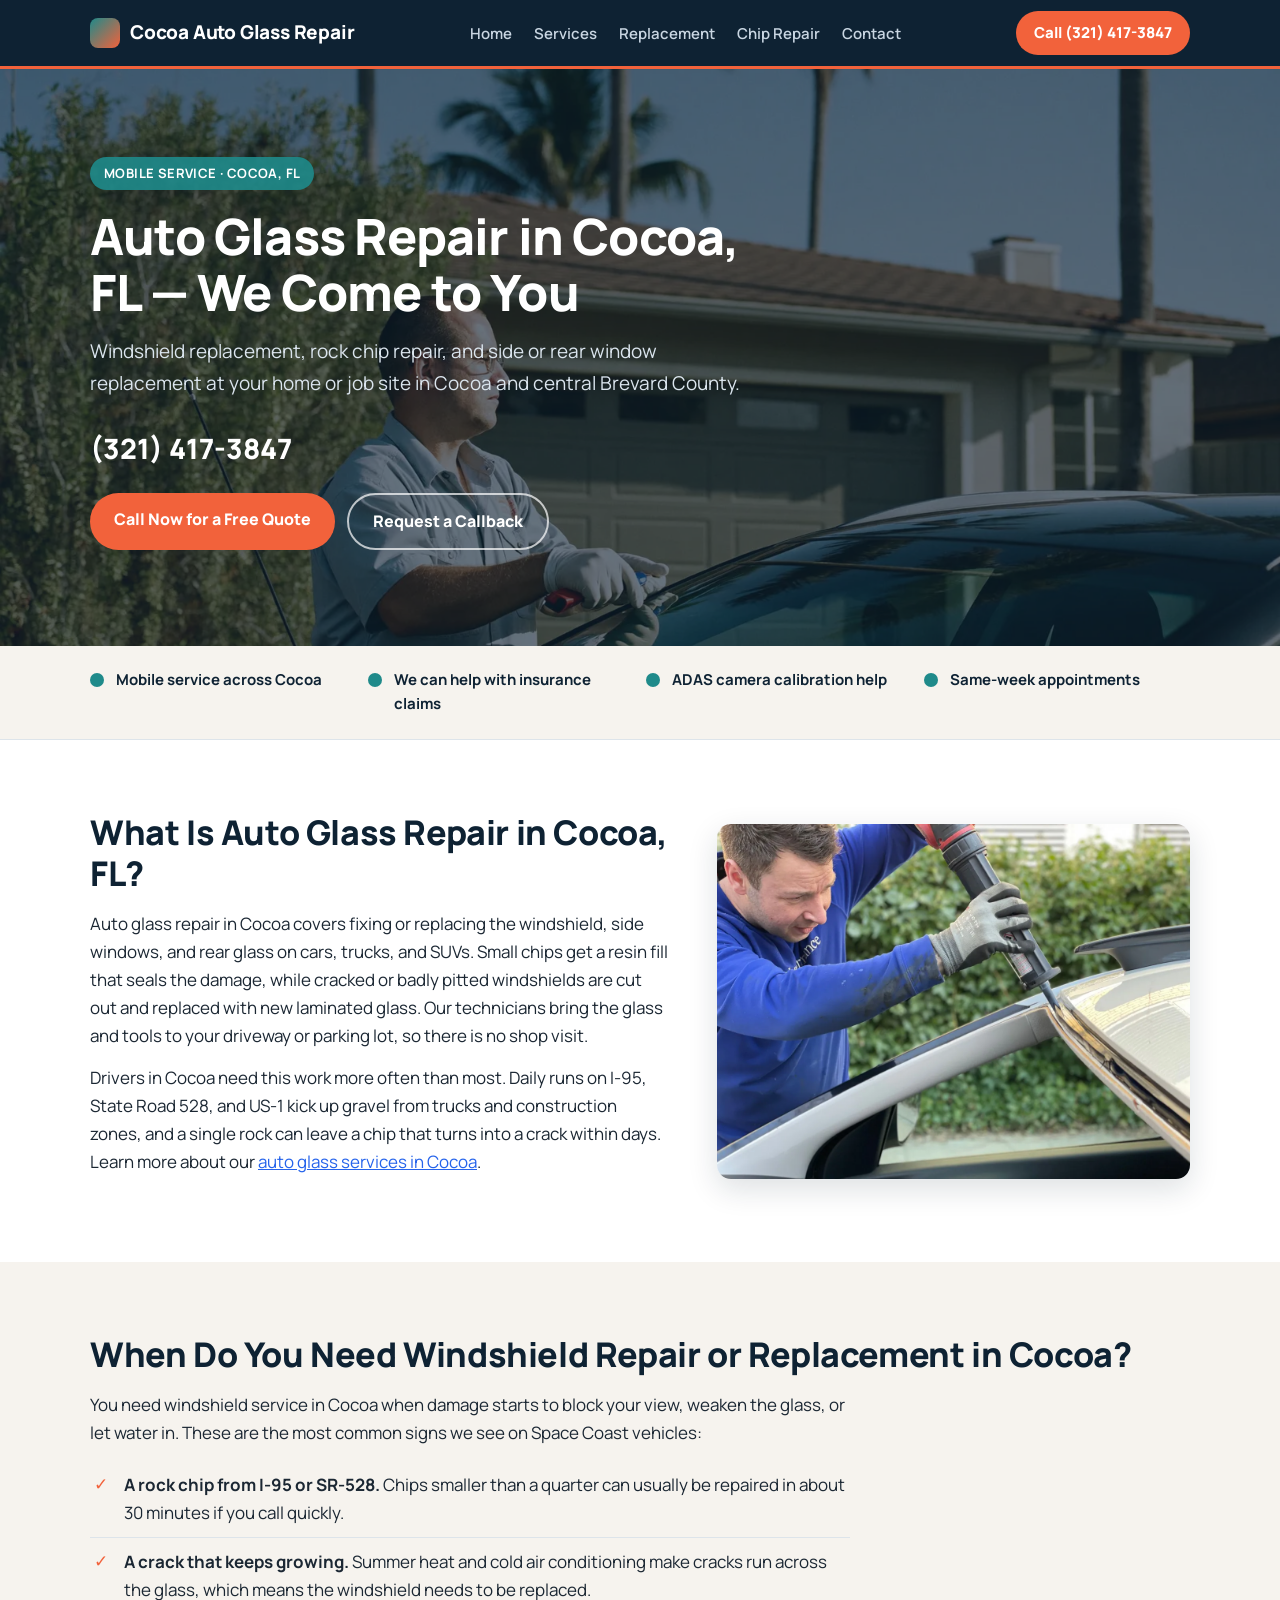
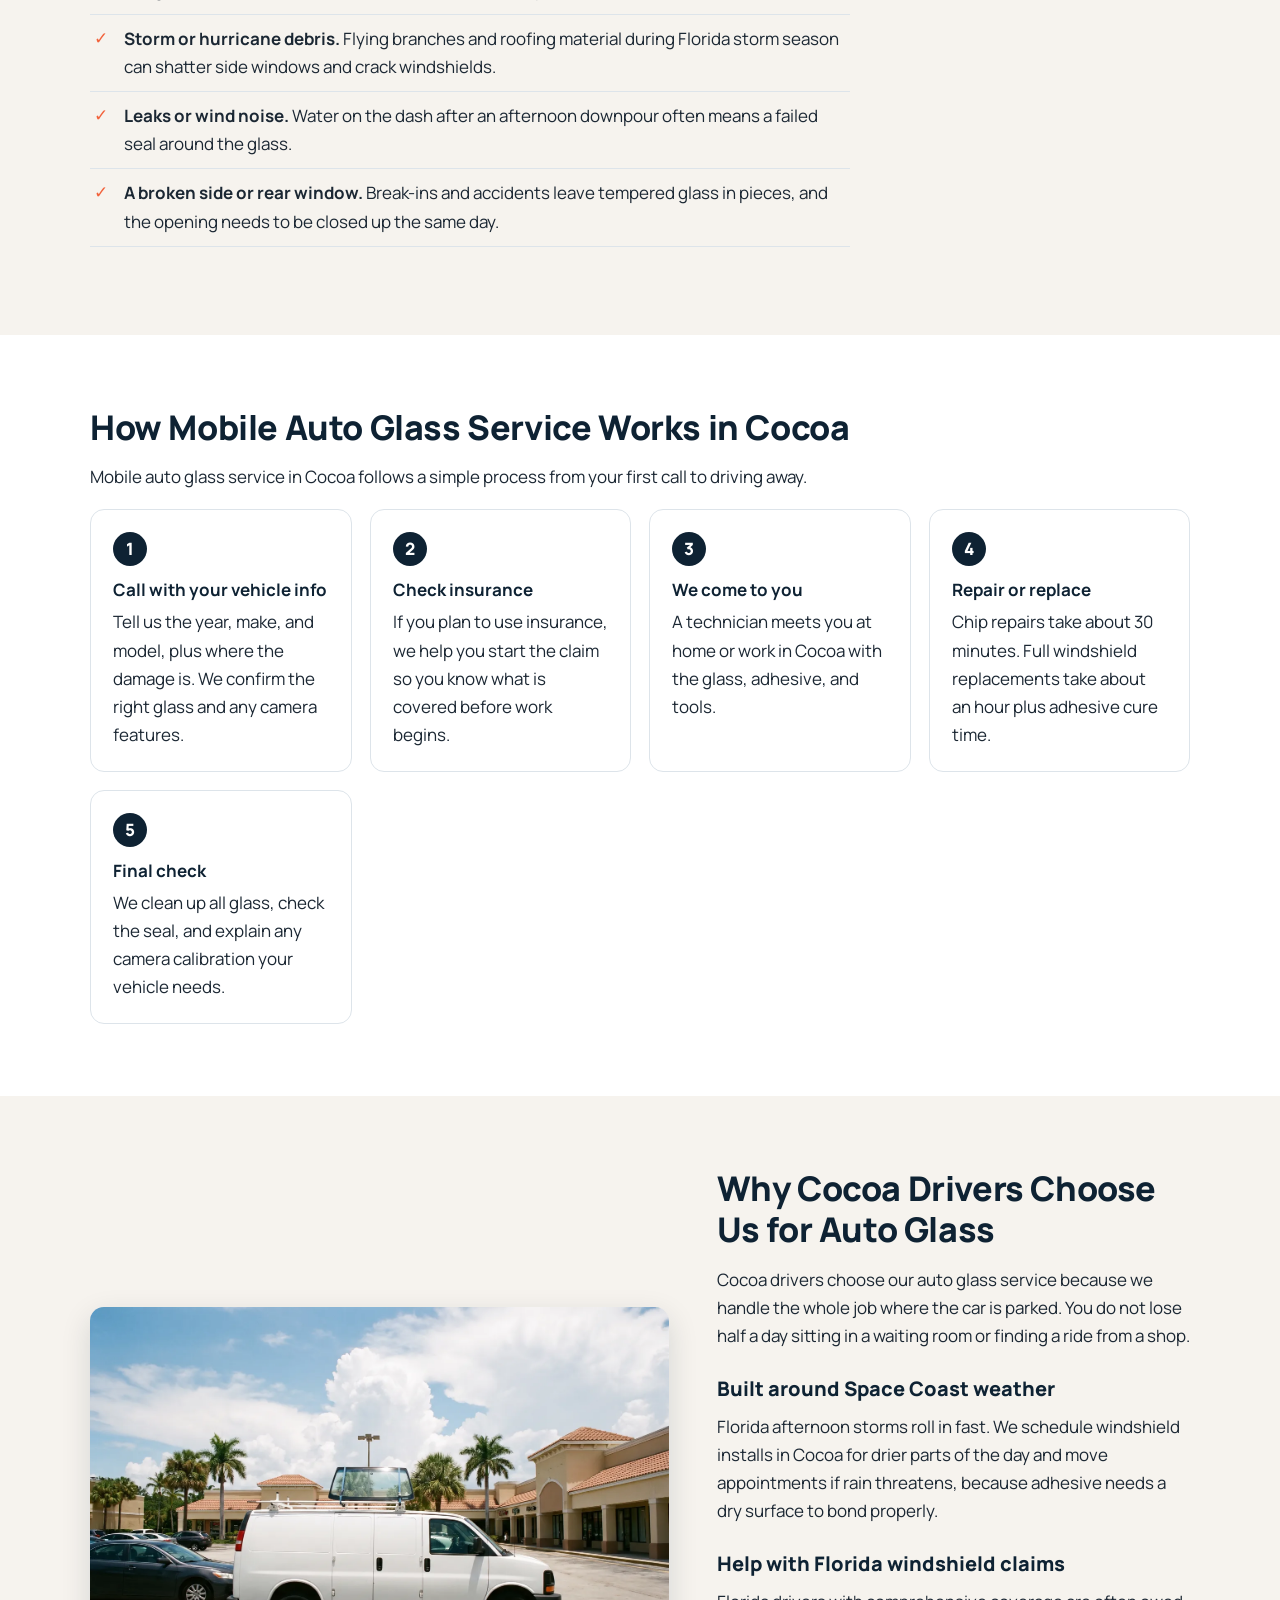
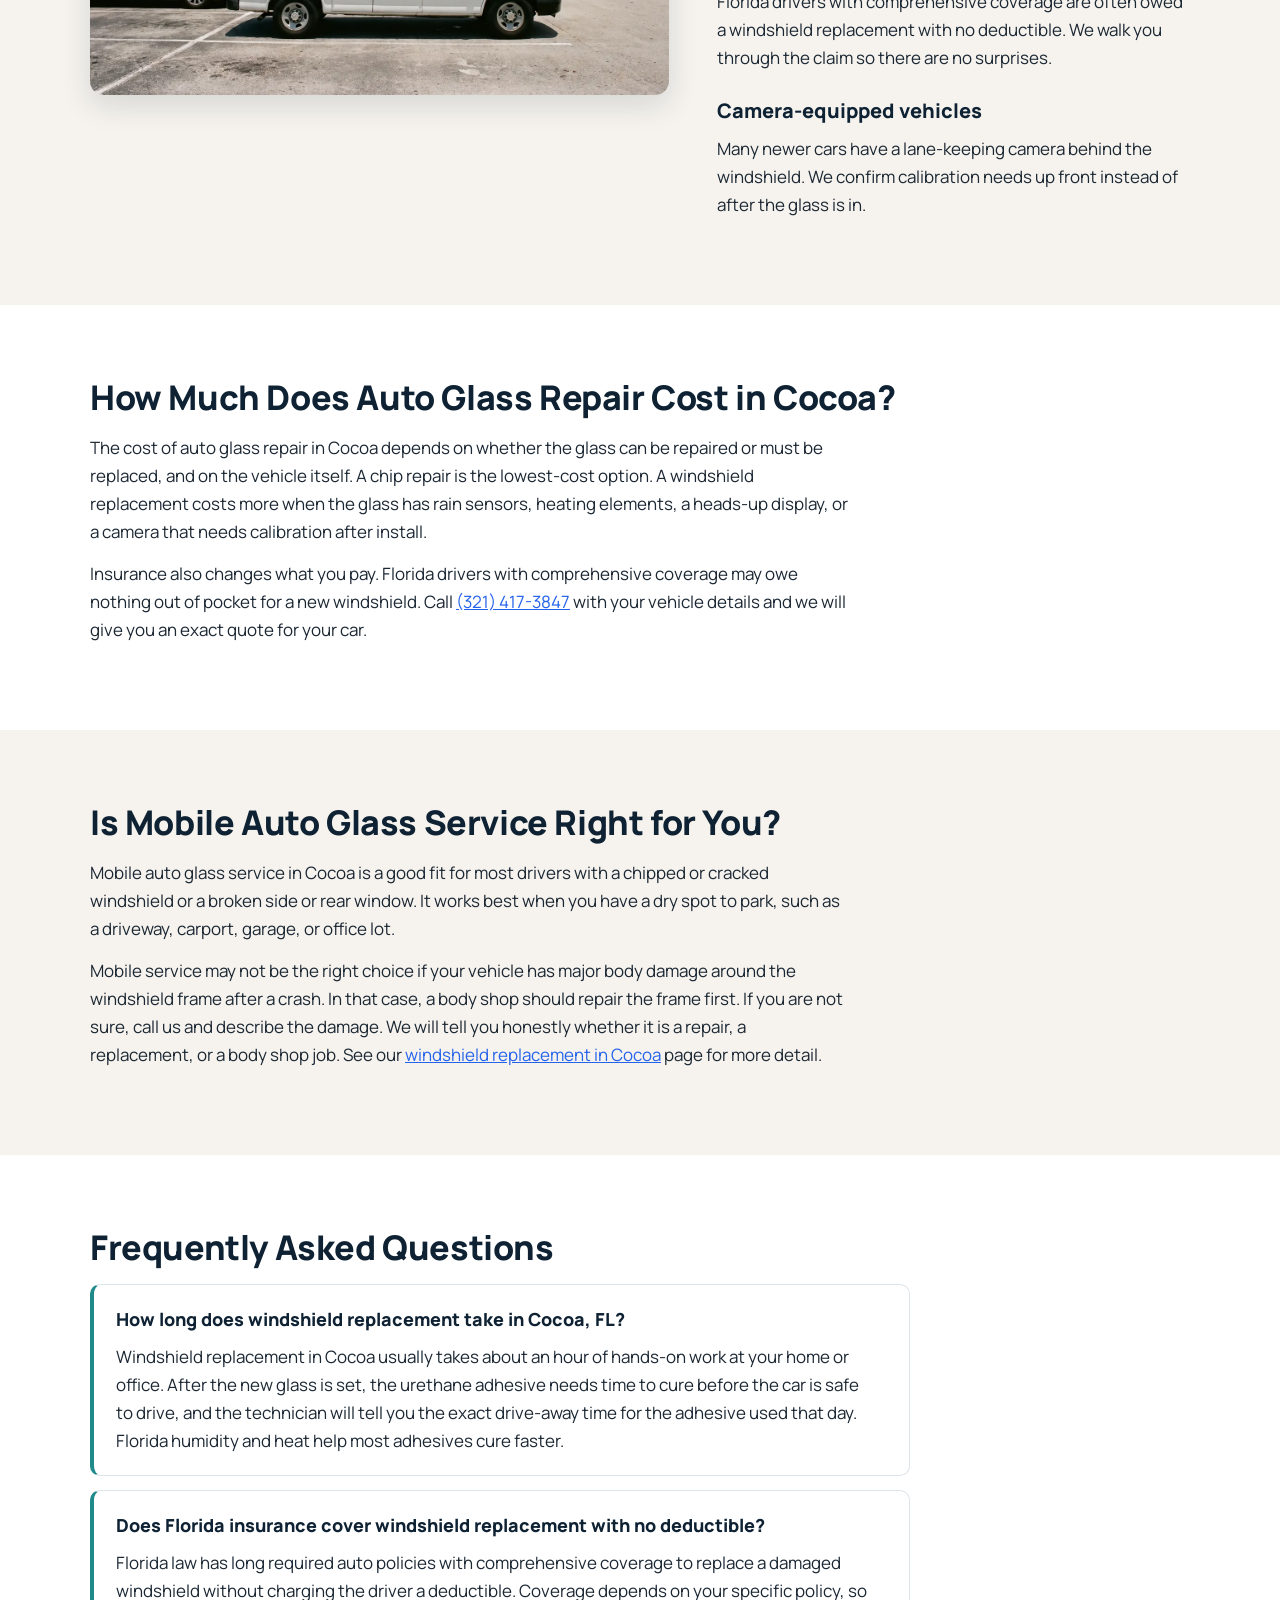
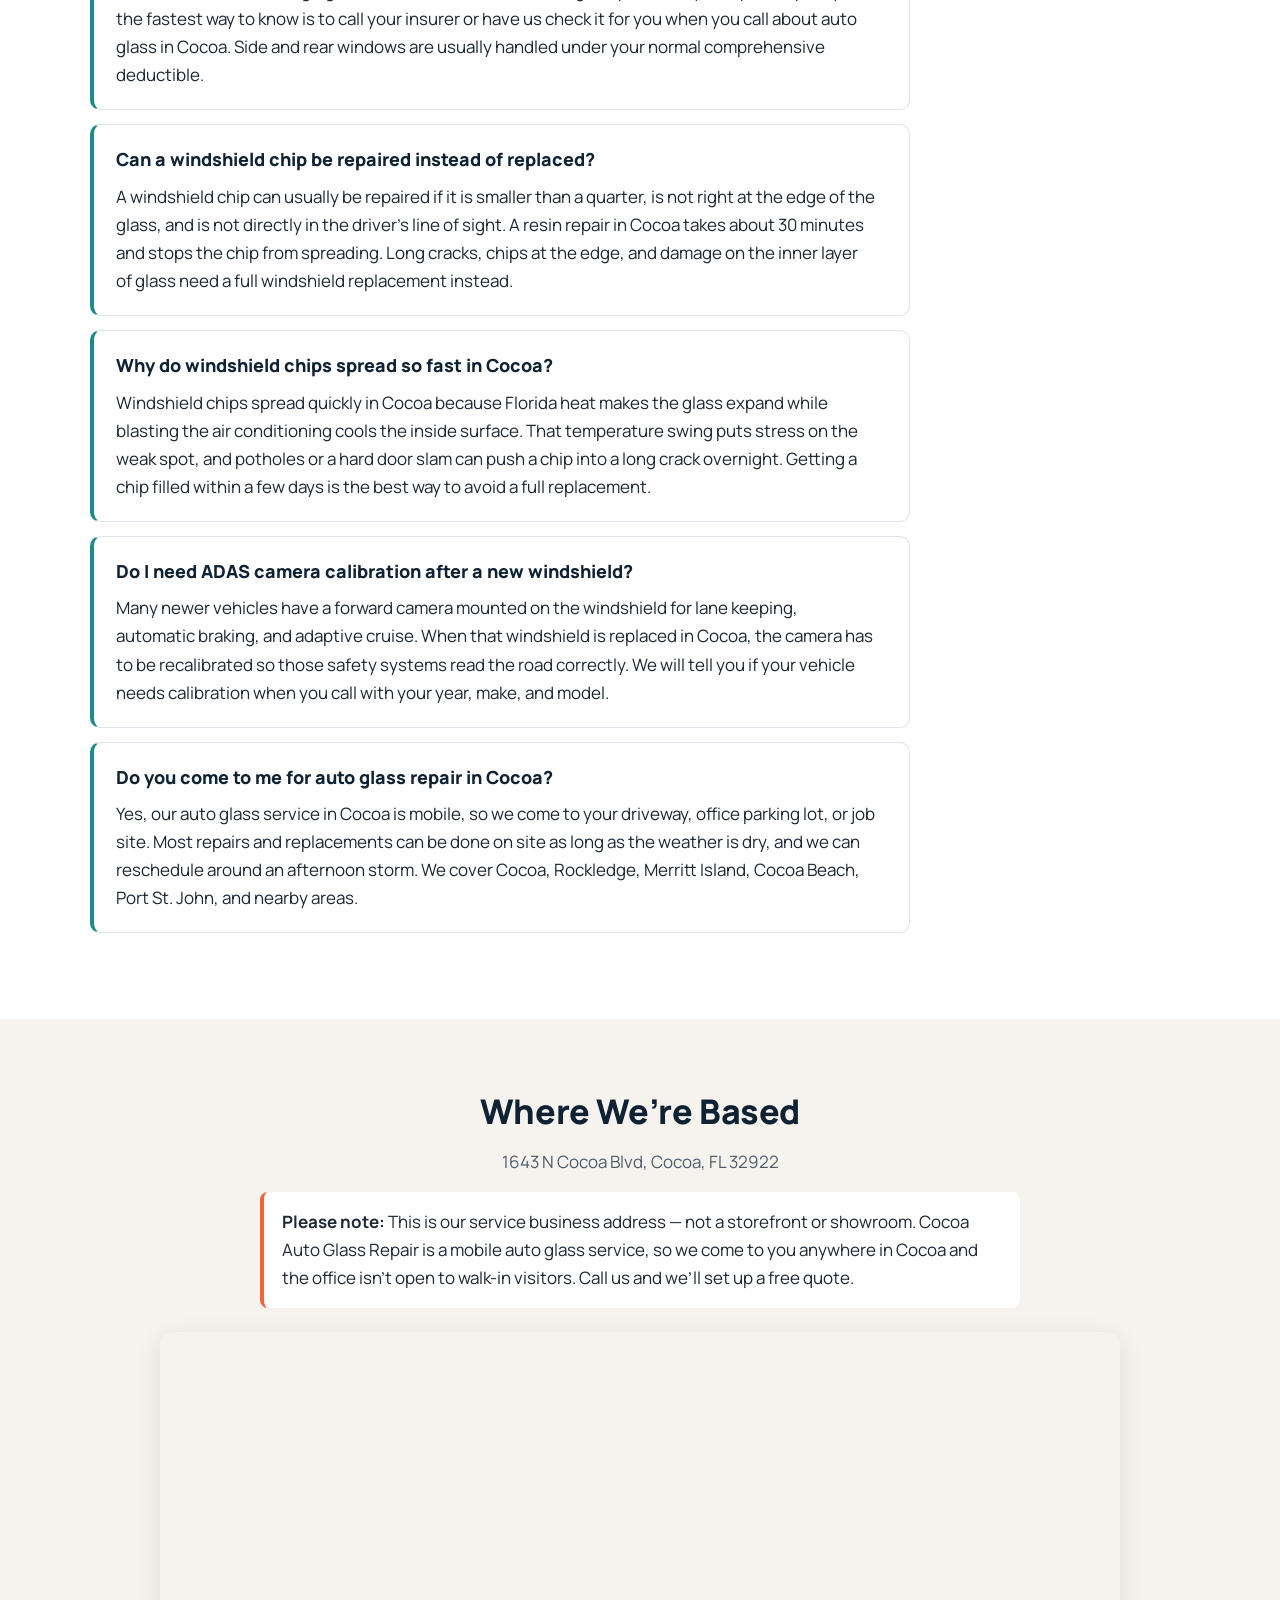
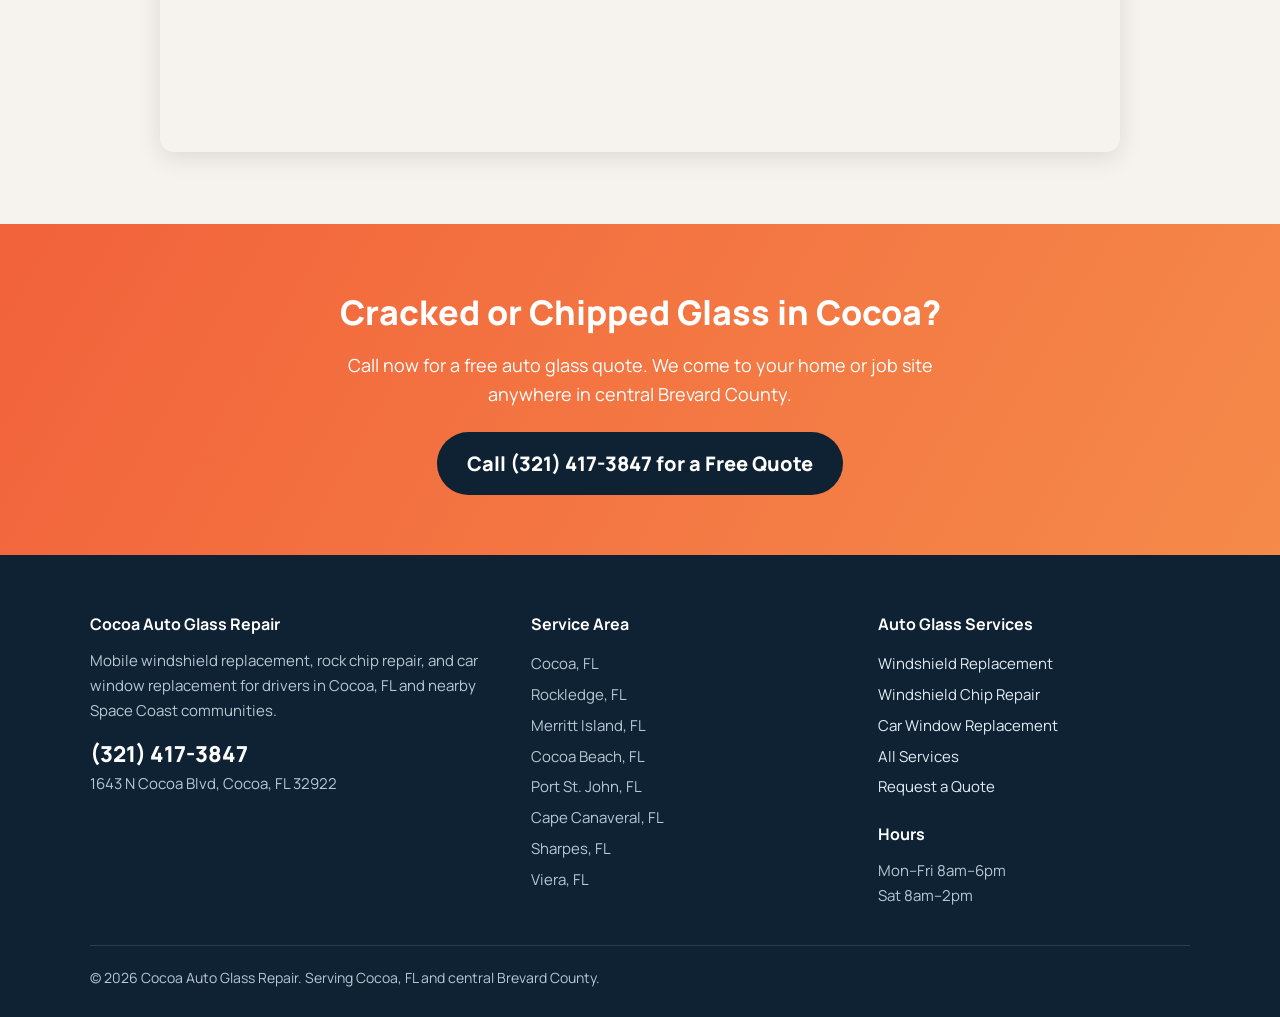
==== index.html @ 30d42872 "Initial site build" ====
<!DOCTYPE html>
<html lang="en">
<head>
<meta charset="utf-8">
<meta name="viewport" content="width=device-width, initial-scale=1">
<title>Auto Glass Repair in Cocoa, FL | Mobile Windshield Service</title>
<meta name="description" content="Mobile auto glass repair in Cocoa, FL. Windshield replacement, rock chip repair, and window replacement at your home or work. Call (321) 417-3847.">
<link rel="canonical" href="https://www.cocoaautoglassrepair.com/">
<meta property="og:title" content="Auto Glass Repair in Cocoa, FL | Mobile Windshield Service">
<meta property="og:description" content="Mobile auto glass repair in Cocoa, FL. Windshield replacement, rock chip repair, and window replacement at your home or work. Call (321) 417-3847.">
<meta property="og:type" content="website">
<meta property="og:url" content="https://www.cocoaautoglassrepair.com/">
<meta property="og:image" content="https://www.cocoaautoglassrepair.com/windshield-replacement-cocoa-fl-hero.webp">
<link rel="preconnect" href="https://fonts.googleapis.com">
<link rel="preconnect" href="https://fonts.gstatic.com" crossorigin>
<link rel="stylesheet" href="styles.css">
<script type="application/ld+json">
{
  "@context": "https://schema.org",
  "@type": "AutoRepair",
  "name": "Cocoa Auto Glass Repair",
  "telephone": "+1-321-417-3847",
  "url": "https://www.cocoaautoglassrepair.com/",
  "image": "https://www.cocoaautoglassrepair.com/windshield-replacement-cocoa-fl-hero.webp",
  "address": {
    "@type": "PostalAddress",
    "streetAddress": "1643 N Cocoa Blvd",
    "addressLocality": "Cocoa",
    "addressRegion": "FL",
    "postalCode": "32922",
    "addressCountry": "US"
  },
  "areaServed": [
    "Cocoa, FL",
    "Rockledge, FL",
    "Merritt Island, FL",
    "Cocoa Beach, FL",
    "Port St. John, FL",
    "Cape Canaveral, FL",
    "Sharpes, FL",
    "Viera, FL"
  ],
  "description": "Mobile auto glass repair and windshield replacement in Cocoa, FL",
  "openingHours": [
    "Mo-Fr 08:00-18:00",
    "Sa 08:00-14:00"
  ]
}
</script>
<script type="application/ld+json">
{
  "@context": "https://schema.org",
  "@type": "FAQPage",
  "mainEntity": [
    {
      "@type": "Question",
      "name": "How long does windshield replacement take in Cocoa, FL?",
      "acceptedAnswer": {
        "@type": "Answer",
        "text": "Windshield replacement in Cocoa usually takes about an hour of hands-on work at your home or office. After the new glass is set, the urethane adhesive needs time to cure before the car is safe to drive, and the technician will tell you the exact drive-away time for the adhesive used that day. Florida humidity and heat help most adhesives cure faster."
      }
    },
    {
      "@type": "Question",
      "name": "Does Florida insurance cover windshield replacement with no deductible?",
      "acceptedAnswer": {
        "@type": "Answer",
        "text": "Florida law has long required auto policies with comprehensive coverage to replace a damaged windshield without charging the driver a deductible. Coverage depends on your specific policy, so the fastest way to know is to call your insurer or have us check it for you when you call about auto glass in Cocoa. Side and rear windows are usually handled under your normal comprehensive deductible."
      }
    },
    {
      "@type": "Question",
      "name": "Can a windshield chip be repaired instead of replaced?",
      "acceptedAnswer": {
        "@type": "Answer",
        "text": "A windshield chip can usually be repaired if it is smaller than a quarter, is not right at the edge of the glass, and is not directly in the driver\u2019s line of sight. A resin repair in Cocoa takes about 30 minutes and stops the chip from spreading. Long cracks, chips at the edge, and damage on the inner layer of glass need a full windshield replacement instead."
      }
    },
    {
      "@type": "Question",
      "name": "Why do windshield chips spread so fast in Cocoa?",
      "acceptedAnswer": {
        "@type": "Answer",
        "text": "Windshield chips spread quickly in Cocoa because Florida heat makes the glass expand while blasting the air conditioning cools the inside surface. That temperature swing puts stress on the weak spot, and potholes or a hard door slam can push a chip into a long crack overnight. Getting a chip filled within a few days is the best way to avoid a full replacement."
      }
    },
    {
      "@type": "Question",
      "name": "Do I need ADAS camera calibration after a new windshield?",
      "acceptedAnswer": {
        "@type": "Answer",
        "text": "Many newer vehicles have a forward camera mounted on the windshield for lane keeping, automatic braking, and adaptive cruise. When that windshield is replaced in Cocoa, the camera has to be recalibrated so those safety systems read the road correctly. We will tell you if your vehicle needs calibration when you call with your year, make, and model."
      }
    },
    {
      "@type": "Question",
      "name": "Do you come to me for auto glass repair in Cocoa?",
      "acceptedAnswer": {
        "@type": "Answer",
        "text": "Yes, our auto glass service in Cocoa is mobile, so we come to your driveway, office parking lot, or job site. Most repairs and replacements can be done on site as long as the weather is dry, and we can reschedule around an afternoon storm. We cover Cocoa, Rockledge, Merritt Island, Cocoa Beach, Port St. John, and nearby areas."
      }
    }
  ]
}
</script>
</head>
<body>

<!-- NAV -->
<header class="nav">
  <div class="wrap">
    <a class="logo" href="/"><span class="logo-mark" aria-hidden="true"></span>Cocoa Auto Glass Repair</a>
    <nav aria-label="Main">
      <ul class="nav-links">
        <li><a href="/" aria-current="page">Home</a></li>
        <li><a href="services.html">Services</a></li>
        <li><a href="windshield-replacement-cocoa-fl.html">Replacement</a></li>
        <li><a href="windshield-repair-cocoa-fl.html">Chip Repair</a></li>
        <li><a href="contact.html">Contact</a></li>
      </ul>
    </nav>
    <a class="btn btn-coral" href="tel:+13214173847">Call (321) 417-3847</a>
  </div>
</header>

<main>
<!-- HERO -->
<section class="hero">
  <img class="hero-img" src="windshield-replacement-cocoa-fl-hero.webp" alt="Auto glass technician replacing a windshield in Cocoa, FL" width="1600" height="900" fetchpriority="high">
  <div class="wrap">
    <div class="hero-inner">
      <span class="badge">Mobile Service &middot; Cocoa, FL</span>
      <h1>Auto Glass Repair in Cocoa, FL &mdash; We Come to You</h1>
      <p>Windshield replacement, rock chip repair, and side or rear window replacement at your home or job site in Cocoa and central Brevard County.</p>
      <a class="hero-phone" href="tel:+13214173847">(321) 417-3847</a>
      <div class="hero-ctas">
        <a class="btn btn-coral" href="tel:+13214173847">Call Now for a Free Quote</a>
        <a class="btn btn-ghost" href="contact.html">Request a Callback</a>
      </div>
    </div>
  </div>
</section>

<section class="strip" aria-label="Highlights">
  <div class="wrap">
    <ul>
      <li>Mobile service across Cocoa</li>
      <li>We can help with insurance claims</li>
      <li>ADAS camera calibration help</li>
      <li>Same-week appointments</li>
    </ul>
  </div>
</section>

<section class="section">
  <div class="wrap split">
    <div>
      <h2>What Is Auto Glass Repair in Cocoa, FL?</h2>
      <p>Auto glass repair in Cocoa covers fixing or replacing the windshield, side windows, and rear glass on cars, trucks, and SUVs. Small chips get a resin fill that seals the damage, while cracked or badly pitted windshields are cut out and replaced with new laminated glass. Our technicians bring the glass and tools to your driveway or parking lot, so there is no shop visit.</p>
      <p>Drivers in Cocoa need this work more often than most. Daily runs on I-95, State Road 528, and US-1 kick up gravel from trucks and construction zones, and a single rock can leave a chip that turns into a crack within days. Learn more about our <a href="services.html" style="color: #2563eb; text-decoration: underline;">auto glass services in Cocoa</a>.</p>
    </div>
    <img src="auto-glass-technician-cocoa-fl.webp" alt="Auto glass technician applying urethane for a windshield in Cocoa" width="1200" height="900" loading="lazy">
  </div>
</section>

<section class="section alt">
  <div class="wrap">
    <h2>When Do You Need Windshield Repair or Replacement in Cocoa?</h2>
    <p>You need windshield service in Cocoa when damage starts to block your view, weaken the glass, or let water in. These are the most common signs we see on Space Coast vehicles:</p>
    <ul class="checks">
      <li><strong>A rock chip from I-95 or SR-528.</strong> Chips smaller than a quarter can usually be repaired in about 30 minutes if you call quickly.</li>
      <li><strong>A crack that keeps growing.</strong> Summer heat and cold air conditioning make cracks run across the glass, which means the windshield needs to be replaced.</li>
      <li><strong>Storm or hurricane debris.</strong> Flying branches and roofing material during Florida storm season can shatter side windows and crack windshields.</li>
      <li><strong>Leaks or wind noise.</strong> Water on the dash after an afternoon downpour often means a failed seal around the glass.</li>
      <li><strong>A broken side or rear window.</strong> Break-ins and accidents leave tempered glass in pieces, and the opening needs to be closed up the same day.</li>
    </ul>
  </div>
</section>

<section class="section">
  <div class="wrap">
    <h2>How Mobile Auto Glass Service Works in Cocoa</h2>
    <p>Mobile auto glass service in Cocoa follows a simple process from your first call to driving away.</p>
    <ol class="steps">
      <li><strong>Call with your vehicle info</strong>Tell us the year, make, and model, plus where the damage is. We confirm the right glass and any camera features.</li>
      <li><strong>Check insurance</strong>If you plan to use insurance, we help you start the claim so you know what is covered before work begins.</li>
      <li><strong>We come to you</strong>A technician meets you at home or work in Cocoa with the glass, adhesive, and tools.</li>
      <li><strong>Repair or replace</strong>Chip repairs take about 30 minutes. Full windshield replacements take about an hour plus adhesive cure time.</li>
      <li><strong>Final check</strong>We clean up all glass, check the seal, and explain any camera calibration your vehicle needs.</li>
    </ol>
  </div>
</section>

<section class="section alt">
  <div class="wrap split flip">
    <div>
      <h2>Why Cocoa Drivers Choose Us for Auto Glass</h2>
      <p>Cocoa drivers choose our auto glass service because we handle the whole job where the car is parked. You do not lose half a day sitting in a waiting room or finding a ride from a shop.</p>
      <h3>Built around Space Coast weather</h3>
      <p>Florida afternoon storms roll in fast. We schedule windshield installs in Cocoa for drier parts of the day and move appointments if rain threatens, because adhesive needs a dry surface to bond properly.</p>
      <h3>Help with Florida windshield claims</h3>
      <p>Florida drivers with comprehensive coverage are often owed a windshield replacement with no deductible. We walk you through the claim so there are no surprises.</p>
      <h3>Camera-equipped vehicles</h3>
      <p>Many newer cars have a lane-keeping camera behind the windshield. We confirm calibration needs up front instead of after the glass is in.</p>
    </div>
    <img src="mobile-auto-glass-van-cocoa-fl.webp" alt="Mobile auto glass van with a windshield ready for a job in Cocoa" width="1400" height="939" loading="lazy">
  </div>
</section>

<section class="section">
  <div class="wrap">
    <h2>How Much Does Auto Glass Repair Cost in Cocoa?</h2>
    <p>The cost of auto glass repair in Cocoa depends on whether the glass can be repaired or must be replaced, and on the vehicle itself. A chip repair is the lowest-cost option. A windshield replacement costs more when the glass has rain sensors, heating elements, a heads-up display, or a camera that needs calibration after install.</p>
    <p>Insurance also changes what you pay. Florida drivers with comprehensive coverage may owe nothing out of pocket for a new windshield. Call <a href="tel:+13214173847" style="color: #2563eb; text-decoration: underline;">(321) 417-3847</a> with your vehicle details and we will give you an exact quote for your car.</p>
  </div>
</section>

<section class="section alt">
  <div class="wrap">
    <h2>Is Mobile Auto Glass Service Right for You?</h2>
    <p>Mobile auto glass service in Cocoa is a good fit for most drivers with a chipped or cracked windshield or a broken side or rear window. It works best when you have a dry spot to park, such as a driveway, carport, garage, or office lot.</p>
    <p>Mobile service may not be the right choice if your vehicle has major body damage around the windshield frame after a crash. In that case, a body shop should repair the frame first. If you are not sure, call us and describe the damage. We will tell you honestly whether it is a repair, a replacement, or a body shop job. See our <a href="windshield-replacement-cocoa-fl.html" style="color: #2563eb; text-decoration: underline;">windshield replacement in Cocoa</a> page for more detail.</p>
  </div>
</section>

<section class="section" id="faq">
  <div class="wrap">
    <h2>Frequently Asked Questions</h2>
    <div class="faq">
      <div class="faq-item">
        <h3>How long does windshield replacement take in Cocoa, FL?</h3>
        <p>Windshield replacement in Cocoa usually takes about an hour of hands-on work at your home or office. After the new glass is set, the urethane adhesive needs time to cure before the car is safe to drive, and the technician will tell you the exact drive-away time for the adhesive used that day. Florida humidity and heat help most adhesives cure faster.</p>
      </div>
      <div class="faq-item">
        <h3>Does Florida insurance cover windshield replacement with no deductible?</h3>
        <p>Florida law has long required auto policies with comprehensive coverage to replace a damaged windshield without charging the driver a deductible. Coverage depends on your specific policy, so the fastest way to know is to call your insurer or have us check it for you when you call about auto glass in Cocoa. Side and rear windows are usually handled under your normal comprehensive deductible.</p>
      </div>
      <div class="faq-item">
        <h3>Can a windshield chip be repaired instead of replaced?</h3>
        <p>A windshield chip can usually be repaired if it is smaller than a quarter, is not right at the edge of the glass, and is not directly in the driver&rsquo;s line of sight. A resin repair in Cocoa takes about 30 minutes and stops the chip from spreading. Long cracks, chips at the edge, and damage on the inner layer of glass need a full windshield replacement instead.</p>
      </div>
      <div class="faq-item">
        <h3>Why do windshield chips spread so fast in Cocoa?</h3>
        <p>Windshield chips spread quickly in Cocoa because Florida heat makes the glass expand while blasting the air conditioning cools the inside surface. That temperature swing puts stress on the weak spot, and potholes or a hard door slam can push a chip into a long crack overnight. Getting a chip filled within a few days is the best way to avoid a full replacement.</p>
      </div>
      <div class="faq-item">
        <h3>Do I need ADAS camera calibration after a new windshield?</h3>
        <p>Many newer vehicles have a forward camera mounted on the windshield for lane keeping, automatic braking, and adaptive cruise. When that windshield is replaced in Cocoa, the camera has to be recalibrated so those safety systems read the road correctly. We will tell you if your vehicle needs calibration when you call with your year, make, and model.</p>
      </div>
      <div class="faq-item">
        <h3>Do you come to me for auto glass repair in Cocoa?</h3>
        <p>Yes, our auto glass service in Cocoa is mobile, so we come to your driveway, office parking lot, or job site. Most repairs and replacements can be done on site as long as the weather is dry, and we can reschedule around an afternoon storm. We cover Cocoa, Rockledge, Merritt Island, Cocoa Beach, Port St. John, and nearby areas.</p>
      </div>
    </div>
  </div>
</section>

<!-- MAP / LOCATION -->
<section class="section alt">
  <div class="wrap" style="text-align:center;">
    <h2>Where We&rsquo;re Based</h2>
    <p style="margin:0 auto 16px; color:var(--muted);">1643 N Cocoa Blvd, Cocoa, FL 32922</p>
    <p class="note" style="margin:0 auto 24px; text-align:left;">
      <strong>Please note:</strong> This is our service business address &mdash; not a storefront or showroom. Cocoa Auto Glass Repair is a mobile auto glass service, so we come to you anywhere in Cocoa and the office isn&rsquo;t open to walk-in visitors. Call us and we&rsquo;ll set up a free quote.
    </p>
    <div class="map-box">
      <iframe title="Map to Cocoa Auto Glass Repair service address, 1643 N Cocoa Blvd, Cocoa, FL 32922" src="https://www.google.com/maps?q=1643+N+Cocoa+Blvd%2C+Cocoa%2C+FL+32922&amp;output=embed" loading="lazy" referrerpolicy="no-referrer-when-downgrade" allowfullscreen></iframe>
    </div>
  </div>
</section>

<!-- CTA BANNER -->
<section class="cta-band">
  <div class="wrap">
    <h2>Cracked or Chipped Glass in Cocoa?</h2>
    <p>Call now for a free auto glass quote. We come to your home or job site anywhere in central Brevard County.</p>
    <a class="btn btn-navy" href="tel:+13214173847">Call (321) 417-3847 for a Free Quote</a>
  </div>
</section>
</main>

<!-- FOOTER -->
<footer class="footer">
  <div class="wrap">
    <div class="footer-grid">
      <div>
        <h4>Cocoa Auto Glass Repair</h4>
        <p>Mobile windshield replacement, rock chip repair, and car window replacement for drivers in Cocoa, FL and nearby Space Coast communities.</p>
        <p style="margin-top:12px;"><a class="phone" href="tel:+13214173847">(321) 417-3847</a></p>
        <p>1643 N Cocoa Blvd, Cocoa, FL 32922</p>
      </div>
      <div>
        <h4>Service Area</h4>
        <ul>
          <li>Cocoa, FL</li>
          <li>Rockledge, FL</li>
          <li>Merritt Island, FL</li>
          <li>Cocoa Beach, FL</li>
          <li>Port St. John, FL</li>
          <li>Cape Canaveral, FL</li>
          <li>Sharpes, FL</li>
          <li>Viera, FL</li>
        </ul>
      </div>
      <div>
        <h4>Auto Glass Services</h4>
        <ul>
          <li><a href="windshield-replacement-cocoa-fl.html">Windshield Replacement</a></li>
          <li><a href="windshield-repair-cocoa-fl.html">Windshield Chip Repair</a></li>
          <li><a href="car-window-replacement-cocoa-fl.html">Car Window Replacement</a></li>
          <li><a href="services.html">All Services</a></li>
          <li><a href="contact.html">Request a Quote</a></li>
        </ul>
        <h4 style="margin-top:18px;">Hours</h4>
        <p>Mon&ndash;Fri 8am&ndash;6pm<br>Sat 8am&ndash;2pm</p>
      </div>
    </div>
    <p class="copy">&copy; 2026 Cocoa Auto Glass Repair. Serving Cocoa, FL and central Brevard County.</p>
  </div>
</footer>

</body>
</html>
---- styles.css ----
/* Cocoa Auto Glass Repair */
@import url('https://fonts.googleapis.com/css2?family=Manrope:wght@400;600;700;800&display=swap');

:root {
  --navy: #0e2233;
  --navy-2: #163349;
  --ink: #1b2733;
  --muted: #4f5d6b;
  --line: #dde4ea;
  --sand: #f6f3ee;
  --white: #ffffff;
  --coral: #f2623b;
  --coral-dark: #d84c26;
  --lagoon: #1f8a8a;
  --link: #2563eb;
  --radius: 14px;
}

* { box-sizing: border-box; margin: 0; padding: 0; }
html { -webkit-text-size-adjust: 100%; }
body { font-family: 'Manrope', system-ui, -apple-system, Segoe UI, Roboto, sans-serif; color: var(--ink); background: var(--white); line-height: 1.65; font-size: 17px; }
img { max-width: 100%; display: block; height: auto; }
a { color: inherit; }
.wrap { max-width: 1140px; margin: 0 auto; padding: 0 20px; }

/* NAV */
.nav { position: sticky; top: 0; z-index: 50; background: var(--navy); border-bottom: 3px solid var(--coral); }
.nav .wrap { display: flex; align-items: center; justify-content: space-between; gap: 16px; min-height: 66px; flex-wrap: wrap; }
.logo { color: var(--white); text-decoration: none; font-weight: 800; font-size: 19px; letter-spacing: -0.2px; display: flex; align-items: center; gap: 10px; }
.logo-mark { width: 30px; height: 30px; border-radius: 8px; background: linear-gradient(135deg, var(--lagoon), var(--coral)); display: inline-block; }
.nav-links { display: flex; gap: 22px; list-style: none; flex-wrap: wrap; }
.nav-links a { color: #c9d6e2; text-decoration: none; font-weight: 600; font-size: 15px; }
.nav-links a:hover { color: var(--white); }
.btn { display: inline-block; text-decoration: none; font-weight: 800; border-radius: 999px; padding: 13px 24px; font-size: 16px; text-align: center; }
.btn-coral { background: var(--coral); color: var(--white); }
.btn-coral:hover { background: var(--coral-dark); }
.btn-ghost { border: 2px solid rgba(255,255,255,0.7); color: var(--white); }
.btn-ghost:hover { background: rgba(255,255,255,0.1); }
.btn-navy { background: var(--navy); color: var(--white); }
.nav .btn { padding: 10px 18px; font-size: 15px; }

/* HERO */
.hero { position: relative; background: var(--navy); color: var(--white); overflow: hidden; }
.hero-img { position: absolute; inset: 0; width: 100%; height: 100%; object-fit: cover; opacity: 0.38; }
.hero .wrap { position: relative; padding: 88px 20px 96px; }
.hero-inner { max-width: 680px; }
.badge { display: inline-block; background: rgba(31,138,138,0.9); color: var(--white); font-size: 13px; font-weight: 700; letter-spacing: 0.4px; text-transform: uppercase; padding: 6px 14px; border-radius: 999px; margin-bottom: 18px; }
.hero h1 { font-size: clamp(32px, 5vw, 50px); line-height: 1.12; font-weight: 800; letter-spacing: -0.8px; margin-bottom: 16px; }
.hero p { font-size: 19px; color: #dbe5ee; margin-bottom: 26px; }
.hero-phone { display: block; font-size: 28px; font-weight: 800; color: var(--white); text-decoration: none; margin-bottom: 22px; }
.hero-ctas { display: flex; gap: 12px; flex-wrap: wrap; }
.page-hero .wrap { padding: 64px 20px 70px; }

/* TRUST STRIP */
.strip { background: var(--sand); border-bottom: 1px solid var(--line); }
.strip ul { list-style: none; display: grid; grid-template-columns: repeat(auto-fit, minmax(210px, 1fr)); gap: 12px; padding: 22px 0; }
.strip li { font-weight: 700; font-size: 15px; color: var(--navy); padding-left: 26px; position: relative; }
.strip li::before { content: ""; position: absolute; left: 0; top: 5px; width: 14px; height: 14px; border-radius: 50%; background: var(--lagoon); }

/* SECTIONS */
.section { padding: 72px 0; }
.section.alt { background: var(--sand); }
.section h2 { font-size: clamp(26px, 3.4vw, 34px); line-height: 1.2; font-weight: 800; color: var(--navy); letter-spacing: -0.4px; margin-bottom: 16px; }
.section h3 { font-size: 20px; font-weight: 800; color: var(--navy); margin: 22px 0 8px; }
.section p { margin-bottom: 14px; color: var(--ink); max-width: 760px; }
.lead { font-size: 19px; color: var(--muted); }
.split { display: grid; grid-template-columns: 1.1fr 0.9fr; gap: 48px; align-items: center; }
.split.flip > :first-child { order: 2; }
.split img { border-radius: var(--radius); box-shadow: 0 10px 30px rgba(14,34,51,0.14); width: 100%; object-fit: cover; }
.split img.tall { max-height: 520px; }
.checks { list-style: none; margin: 10px 0 16px; max-width: 760px; }
.checks li { padding: 10px 0 10px 34px; position: relative; border-bottom: 1px solid var(--line); }
.checks li::before { content: "\2713"; position: absolute; left: 4px; top: 9px; color: var(--coral); font-weight: 800; }
.steps { list-style: none; counter-reset: step; display: grid; grid-template-columns: repeat(auto-fit, minmax(230px, 1fr)); gap: 18px; margin-top: 18px; }
.steps li { counter-increment: step; background: var(--white); border: 1px solid var(--line); border-radius: var(--radius); padding: 22px; }
.section.alt .steps li { background: var(--white); }
.steps li::before { content: counter(step); display: inline-flex; width: 34px; height: 34px; border-radius: 50%; background: var(--navy); color: var(--white); font-weight: 800; align-items: center; justify-content: center; margin-bottom: 10px; }
.steps strong { display: block; color: var(--navy); margin-bottom: 4px; }

/* CARDS */
.cards { display: grid; grid-template-columns: repeat(auto-fit, minmax(260px, 1fr)); gap: 20px; margin-top: 24px; }
.card { background: var(--white); border: 1px solid var(--line); border-radius: var(--radius); padding: 26px; display: flex; flex-direction: column; }
.card h3 { margin-top: 0; }
.card p { flex: 1; }
.card a.more { font-weight: 800; color: var(--link); text-decoration: underline; }

/* FAQ */
.faq { max-width: 820px; }
.faq-item { background: var(--white); border: 1px solid var(--line); border-left: 4px solid var(--lagoon); border-radius: 10px; padding: 20px 22px; margin-bottom: 14px; }
.faq-item h3 { margin: 0 0 8px; font-size: 18px; }
.faq-item p { margin: 0; }

/* COMPARE */
.compare { display: grid; grid-template-columns: 1fr 1fr; gap: 20px; margin-top: 18px; }
.compare > div { border: 1px solid var(--line); border-radius: var(--radius); padding: 22px; background: var(--white); }
.compare h3 { margin-top: 0; }

/* NOTE */
.note { background: var(--white); border-left: 4px solid var(--coral); border-radius: 8px; padding: 16px 18px; max-width: 760px; margin: 10px 0 18px; }

/* CTA BANNER */
.cta-band { background: linear-gradient(120deg, var(--coral), #f58a4a); color: var(--white); text-align: center; padding: 60px 0; }
.cta-band h2 { font-size: clamp(26px, 3.4vw, 34px); font-weight: 800; margin-bottom: 10px; }
.cta-band p { font-size: 18px; margin: 0 auto 22px; max-width: 640px; }
.cta-band .btn-navy { font-size: 20px; padding: 15px 30px; }

/* MAP */
.map-box { border-radius: var(--radius); overflow: hidden; box-shadow: 0 6px 24px rgba(0,0,0,0.10); max-width: 960px; margin: 0 auto; }
.map-box iframe { border: 0; display: block; width: 100%; height: 420px; }

/* FORM */
.form { background: var(--white); border: 1px solid var(--line); border-radius: var(--radius); padding: 28px; box-shadow: 0 10px 30px rgba(14,34,51,0.08); }
.form label { display: block; font-weight: 700; font-size: 15px; color: var(--navy); margin: 14px 0 6px; }
.form input, .form select, .form textarea { width: 100%; font: inherit; font-size: 16px; padding: 12px 14px; border: 1px solid #c6d0d9; border-radius: 10px; background: var(--white); color: var(--ink); }
.form textarea { min-height: 120px; resize: vertical; }
.form button { margin-top: 18px; width: 100%; border: 0; cursor: pointer; font-family: inherit; }
.info-list { list-style: none; }
.info-list li { padding: 12px 0; border-bottom: 1px solid var(--line); }
.info-list strong { display: block; color: var(--navy); }

/* FOOTER */
.footer { background: var(--navy); color: #b9c7d4; padding: 56px 0 28px; font-size: 15px; }
.footer-grid { display: grid; grid-template-columns: 1.3fr 1fr 1fr; gap: 36px; }
.footer h4 { color: var(--white); font-size: 16px; margin-bottom: 12px; }
.footer ul { list-style: none; }
.footer li { padding: 3px 0; }
.footer a { color: #e4ecf3; text-decoration: none; }
.footer a:hover { text-decoration: underline; }
.footer .phone { font-size: 22px; font-weight: 800; color: var(--white); }
.copy { border-top: 1px solid rgba(255,255,255,0.12); margin-top: 36px; padding-top: 20px; font-size: 14px; }

@media (max-width: 860px) {
  .split, .compare, .footer-grid { grid-template-columns: 1fr; }
  .split.flip > :first-child { order: 0; }
  .nav-links { gap: 14px; }
  .nav-links a { font-size: 14px; }
  .hero .wrap { padding: 60px 20px 66px; }
  .section { padding: 54px 0; }
}
@media (max-width: 560px) {
  .nav .wrap { padding-top: 8px; padding-bottom: 6px; gap: 6px 10px; min-height: 0; }
  .logo { font-size: 15px; gap: 8px; }
  .logo-mark { width: 24px; height: 24px; }
  .nav .btn { padding: 8px 12px; font-size: 13px; }
  .nav nav { order: 3; width: 100%; }
  .nav-links { flex-wrap: nowrap; overflow-x: auto; gap: 18px; padding-bottom: 4px; }
  .nav-links a { white-space: nowrap; font-size: 13px; }
  .hero-ctas .btn { width: 100%; }
  .map-box iframe { height: 320px; }
}
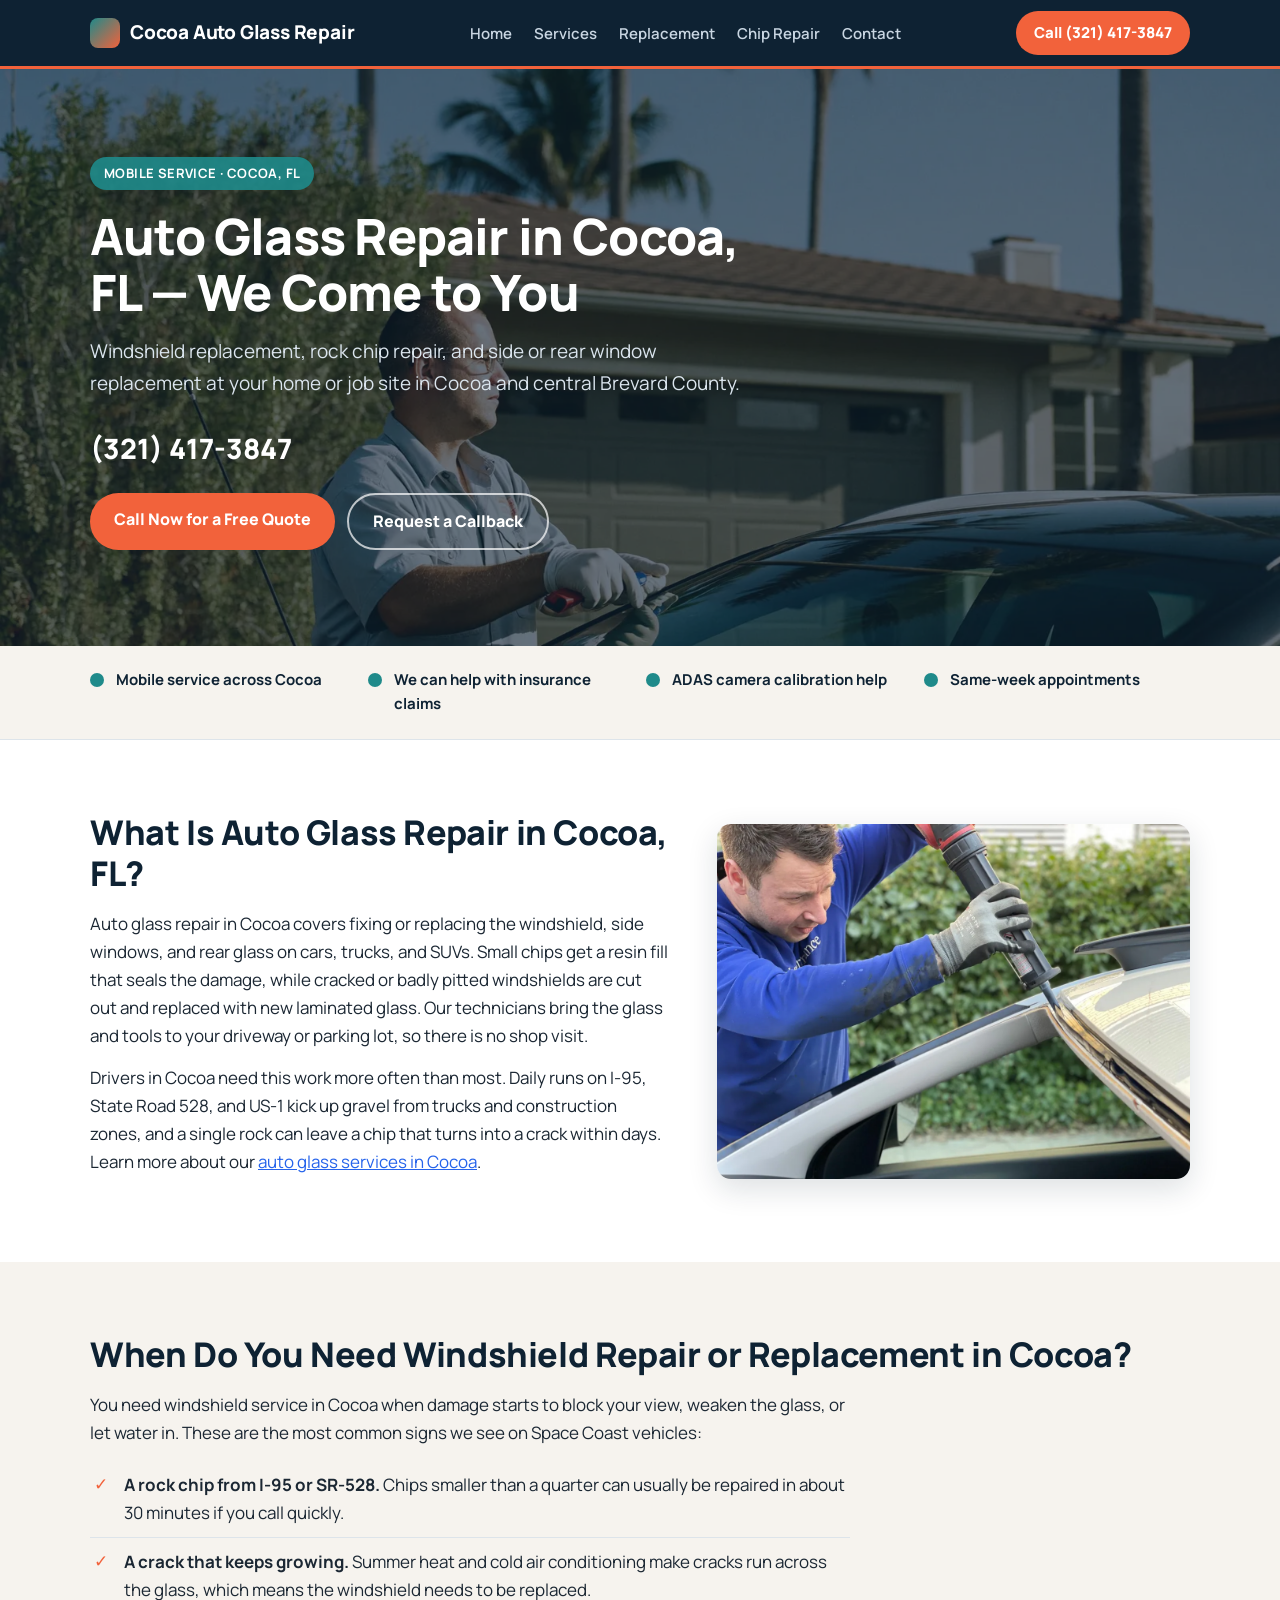
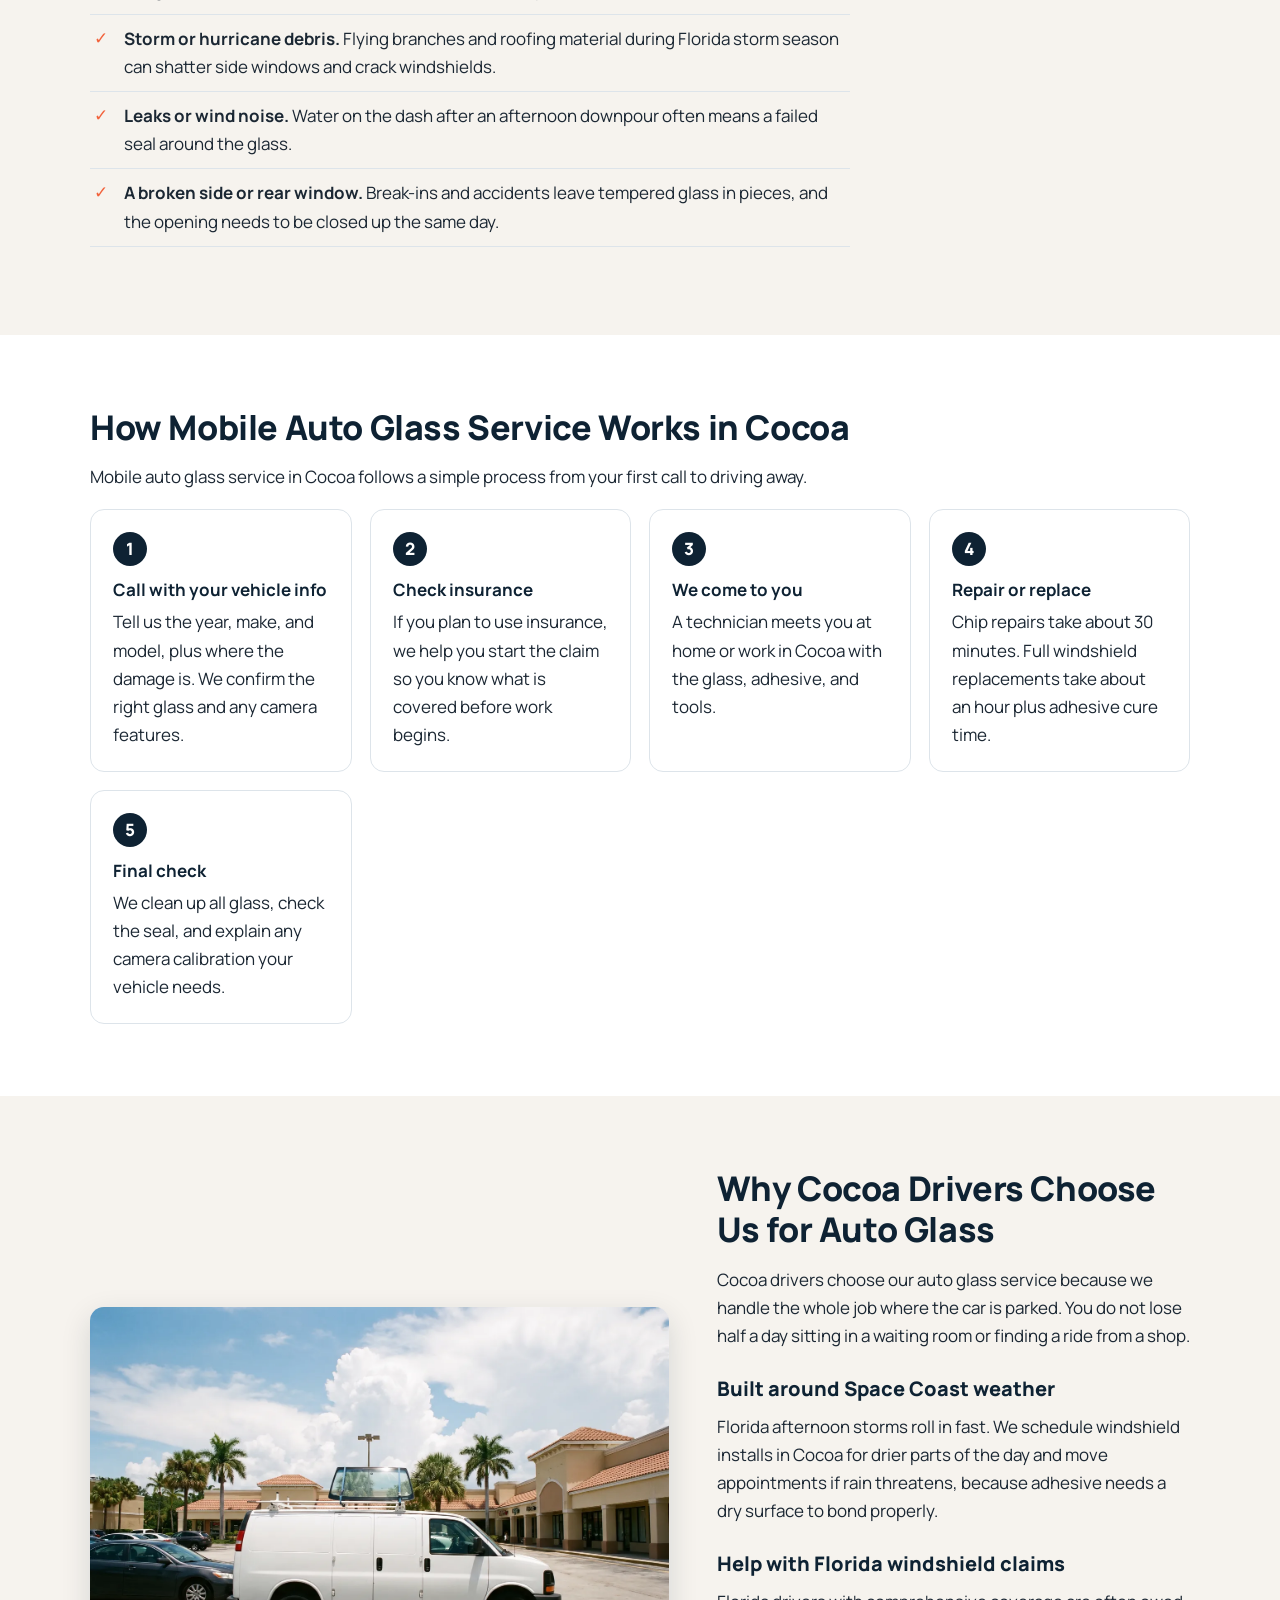
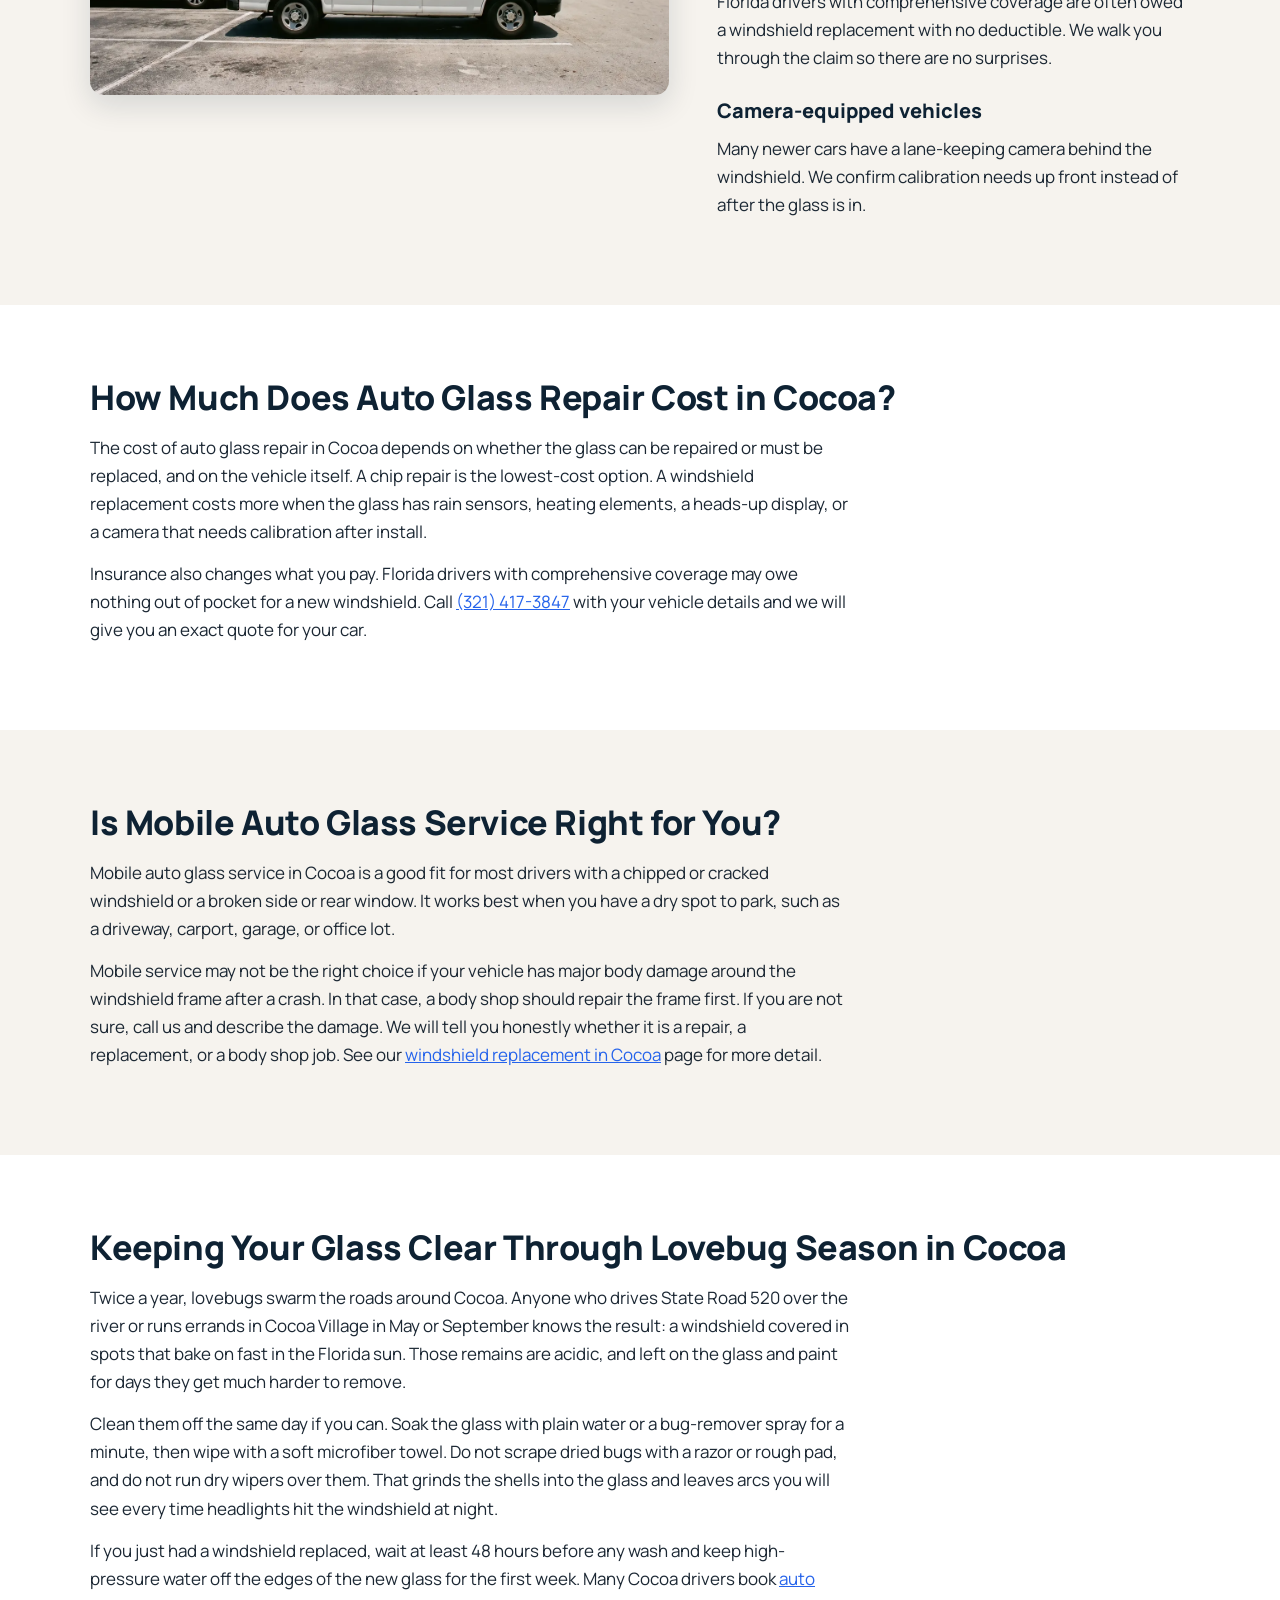
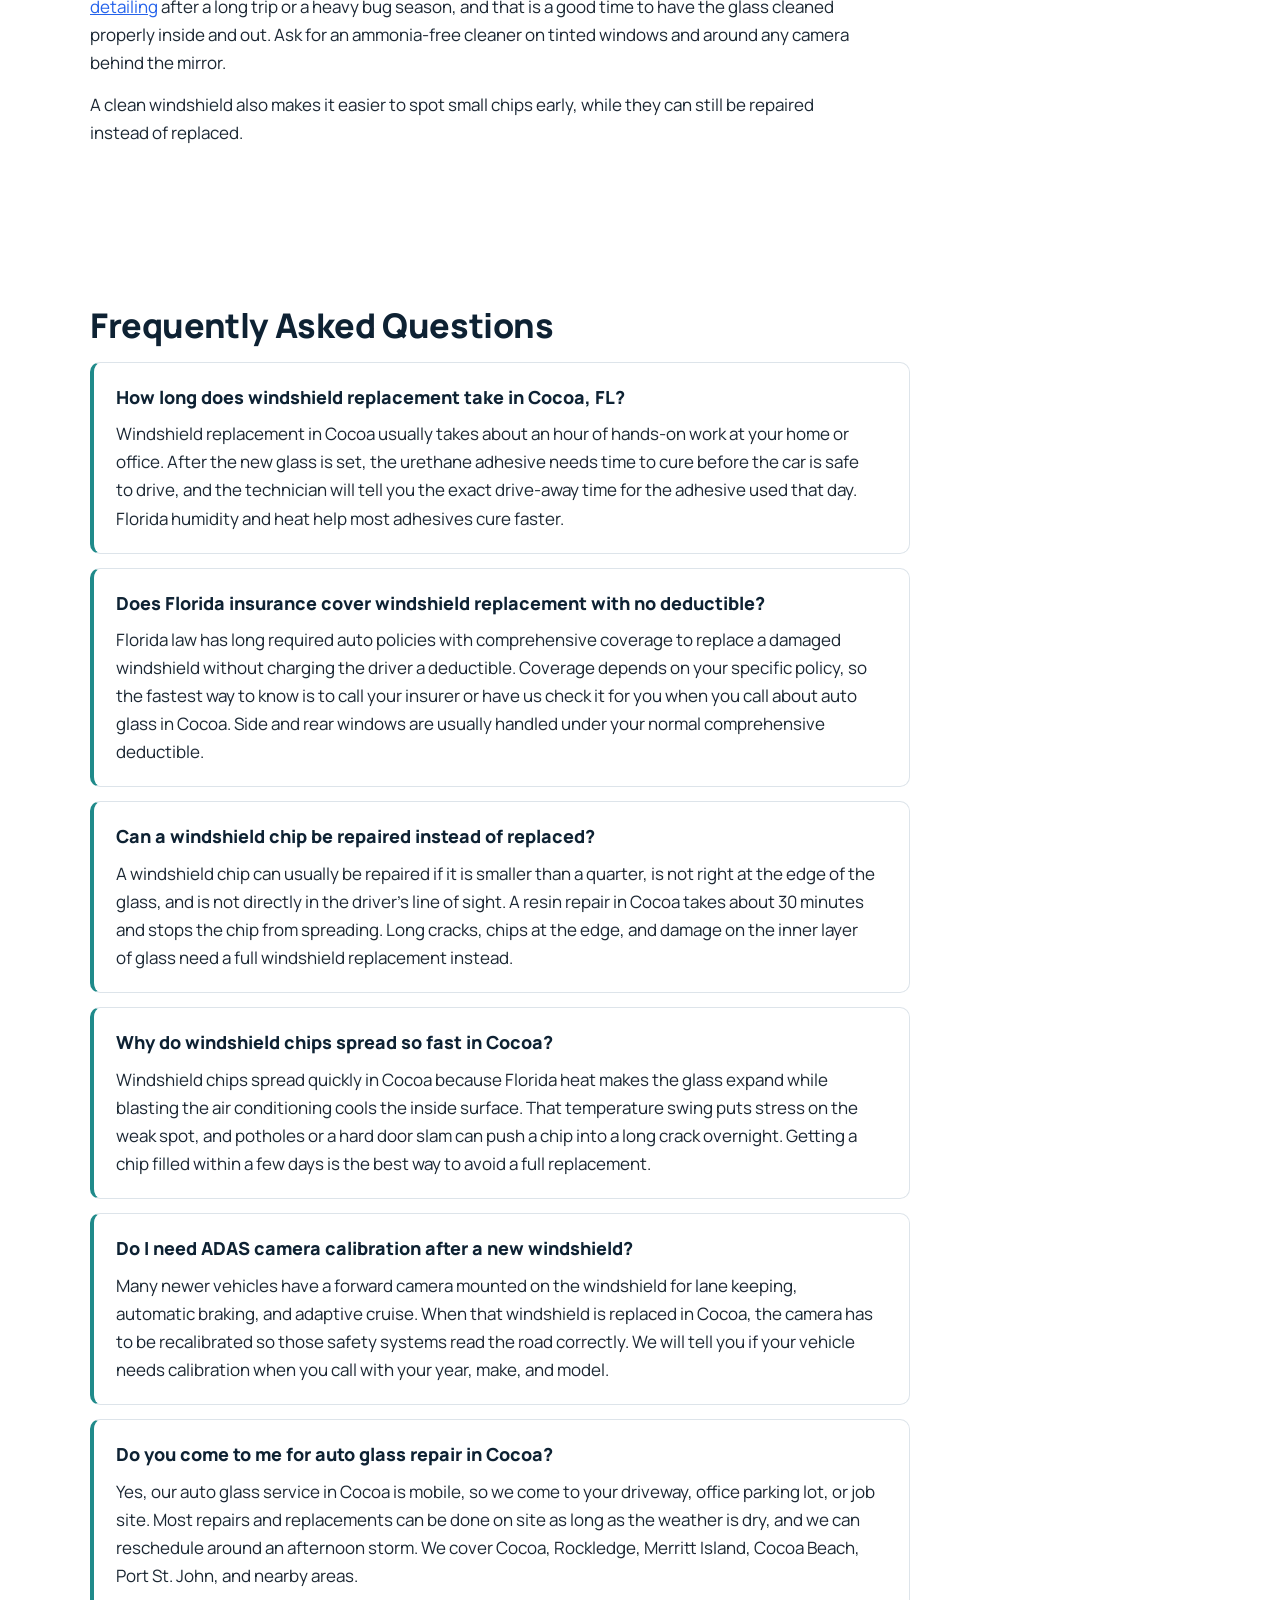
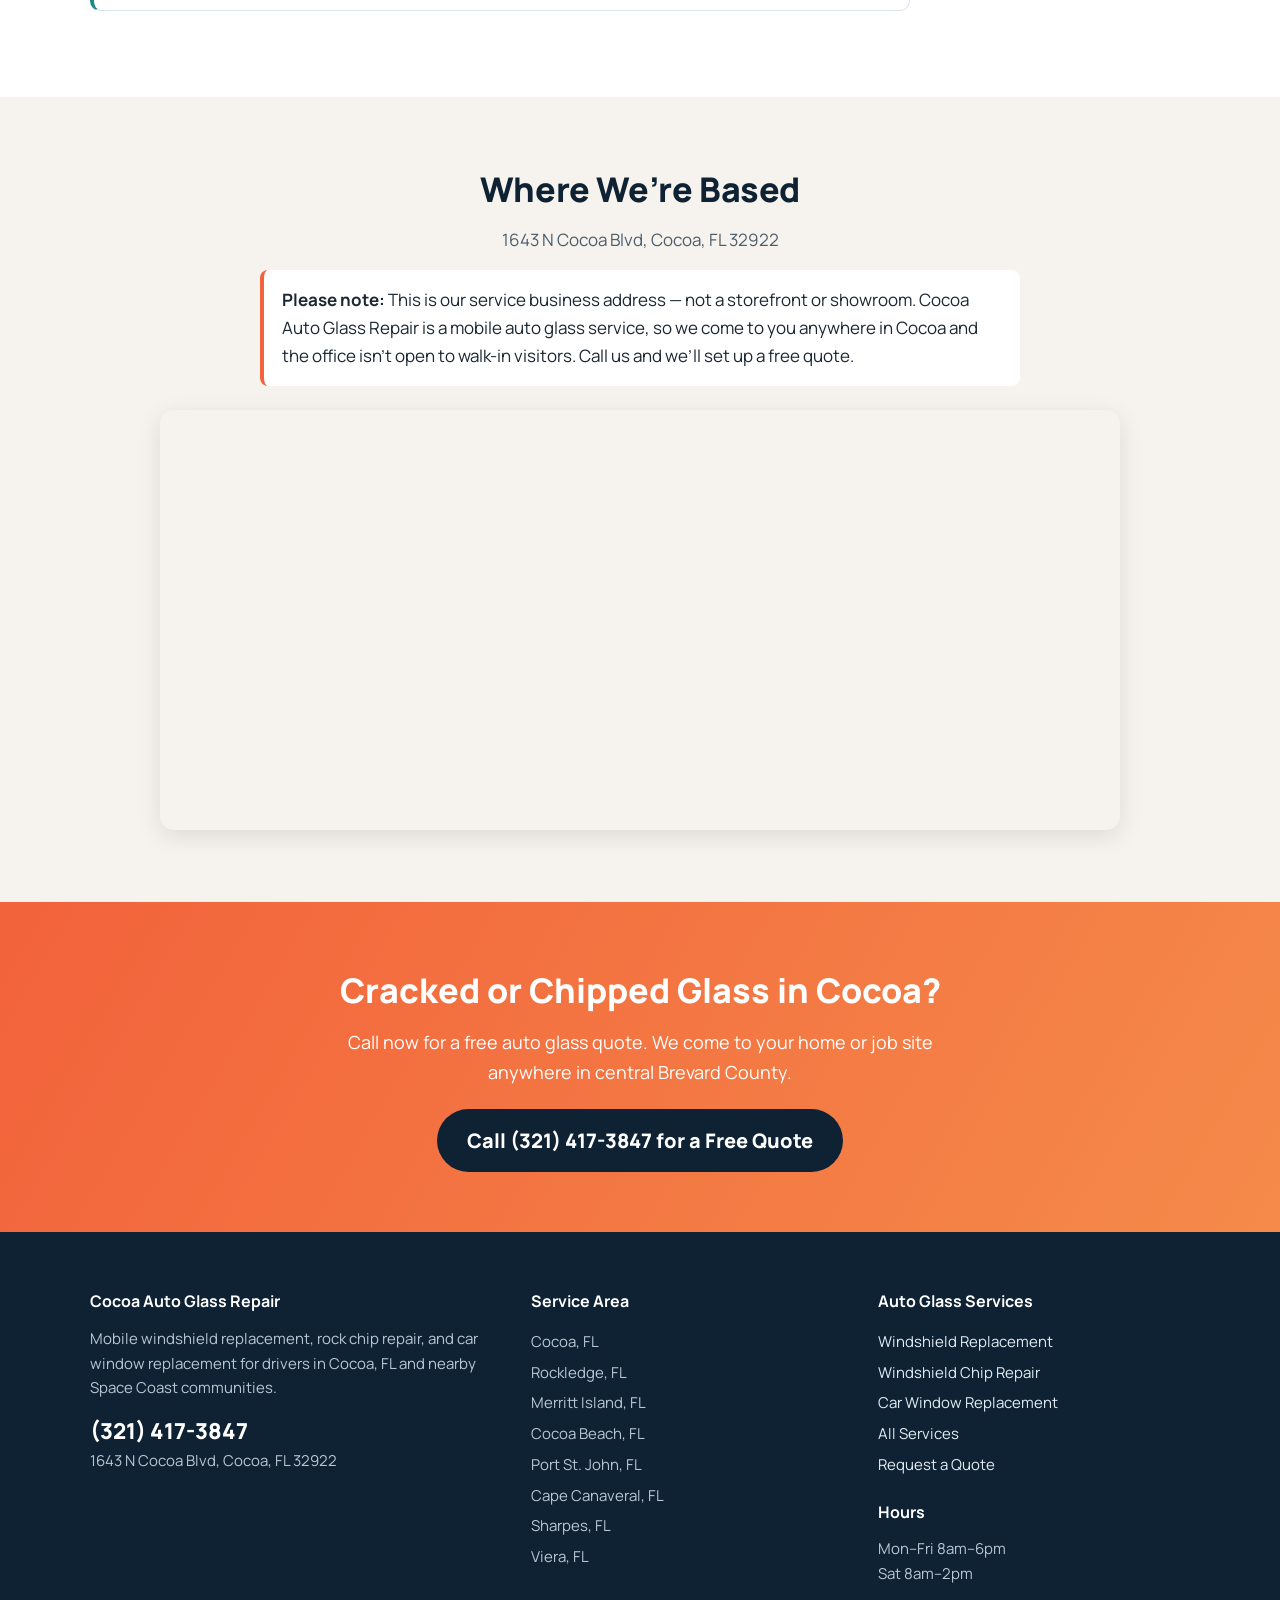
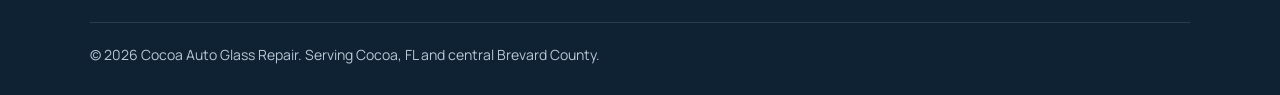
==== commit 289bfc1d: "Add backlink to cardetailingwarren.com (circle #42)" ====
--- a/index.html
+++ b/index.html
@@ -223,6 +223,16 @@
   </div>
 </section>
 
+<section class="section">
+  <div class="wrap">
+    <h2>Keeping Your Glass Clear Through Lovebug Season in Cocoa</h2>
+    <p>Twice a year, lovebugs swarm the roads around Cocoa. Anyone who drives State Road 520 over the river or runs errands in Cocoa Village in May or September knows the result: a windshield covered in spots that bake on fast in the Florida sun. Those remains are acidic, and left on the glass and paint for days they get much harder to remove.</p>
+    <p>Clean them off the same day if you can. Soak the glass with plain water or a bug-remover spray for a minute, then wipe with a soft microfiber towel. Do not scrape dried bugs with a razor or rough pad, and do not run dry wipers over them. That grinds the shells into the glass and leaves arcs you will see every time headlights hit the windshield at night.</p>
+    <p>If you just had a windshield replaced, wait at least 48 hours before any wash and keep high-pressure water off the edges of the new glass for the first week. Many Cocoa drivers book <a href="https://cardetailingwarren.com/" style="color: #2563eb; text-decoration: underline;">auto detailing</a> after a long trip or a heavy bug season, and that is a good time to have the glass cleaned properly inside and out. Ask for an ammonia-free cleaner on tinted windows and around any camera behind the mirror.</p>
+    <p>A clean windshield also makes it easier to spot small chips early, while they can still be repaired instead of replaced.</p>
+  </div>
+</section>
+
 <section class="section" id="faq">
   <div class="wrap">
     <h2>Frequently Asked Questions</h2>
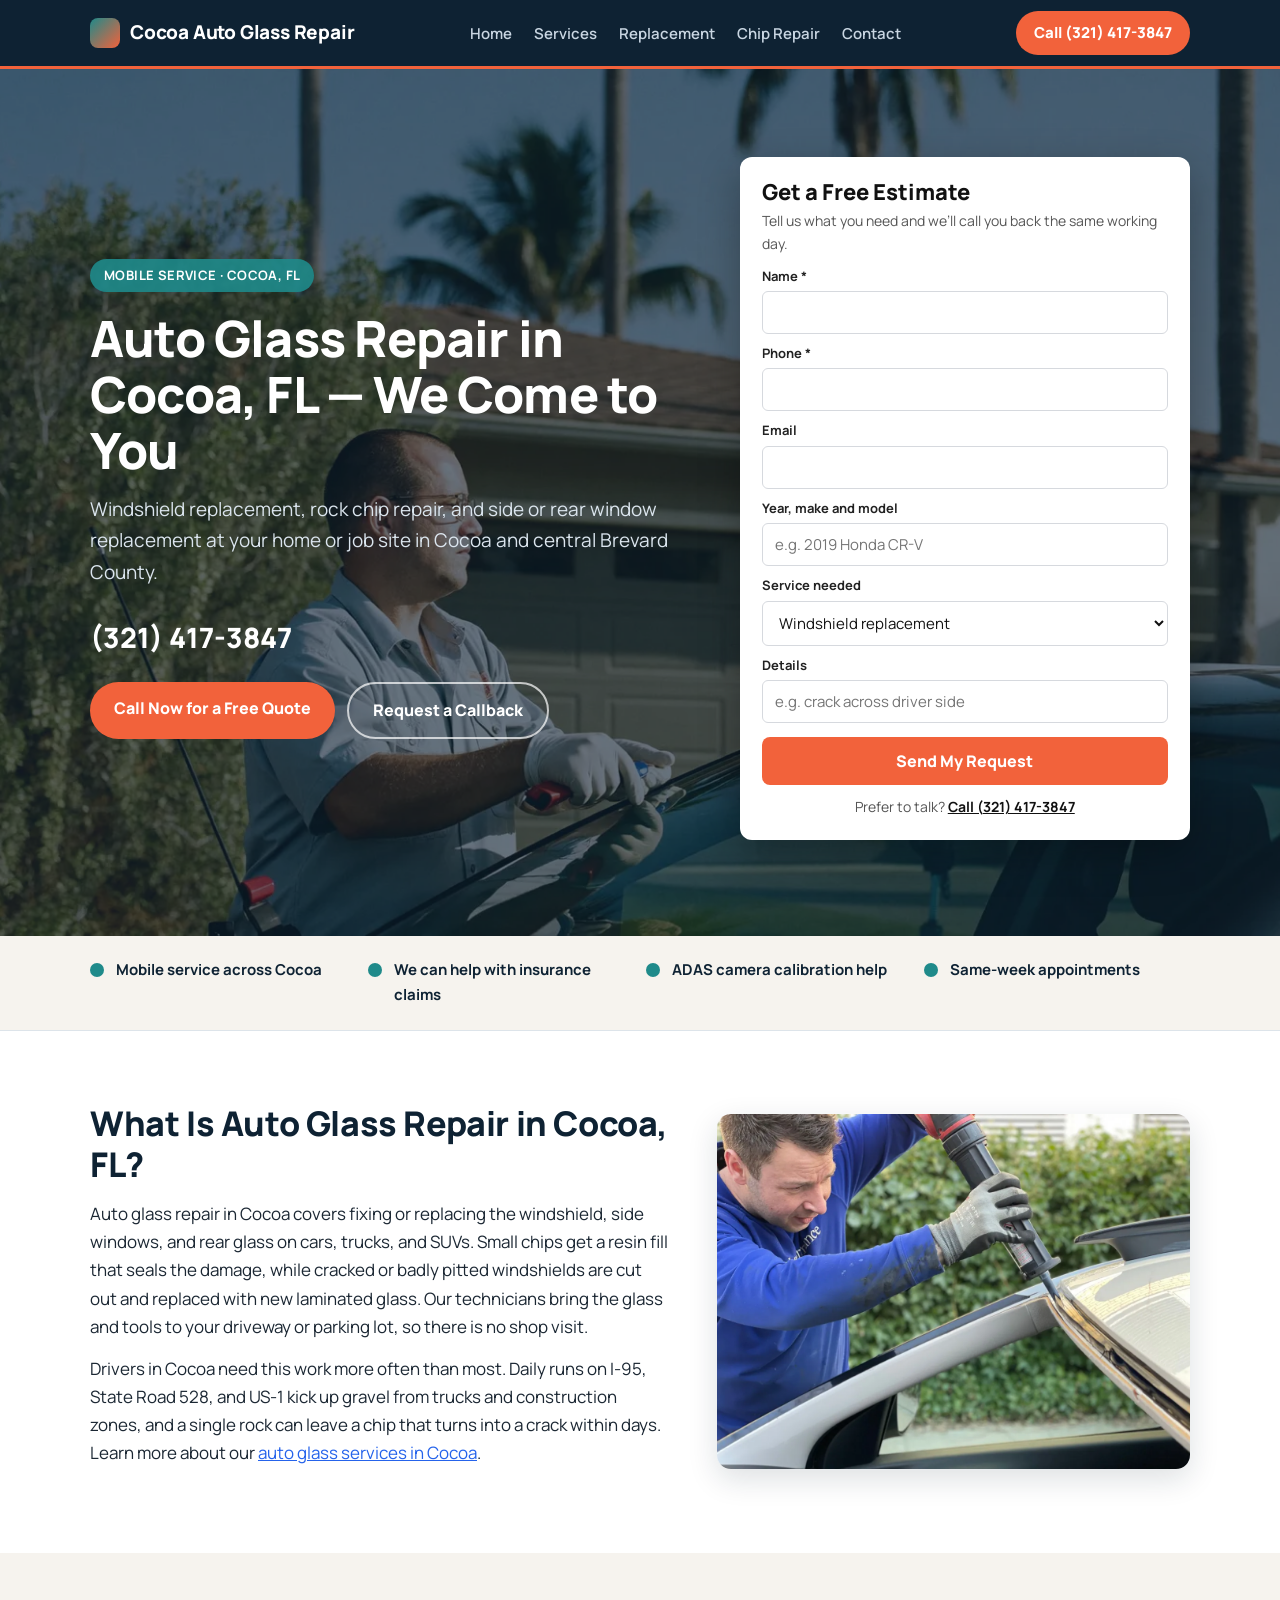
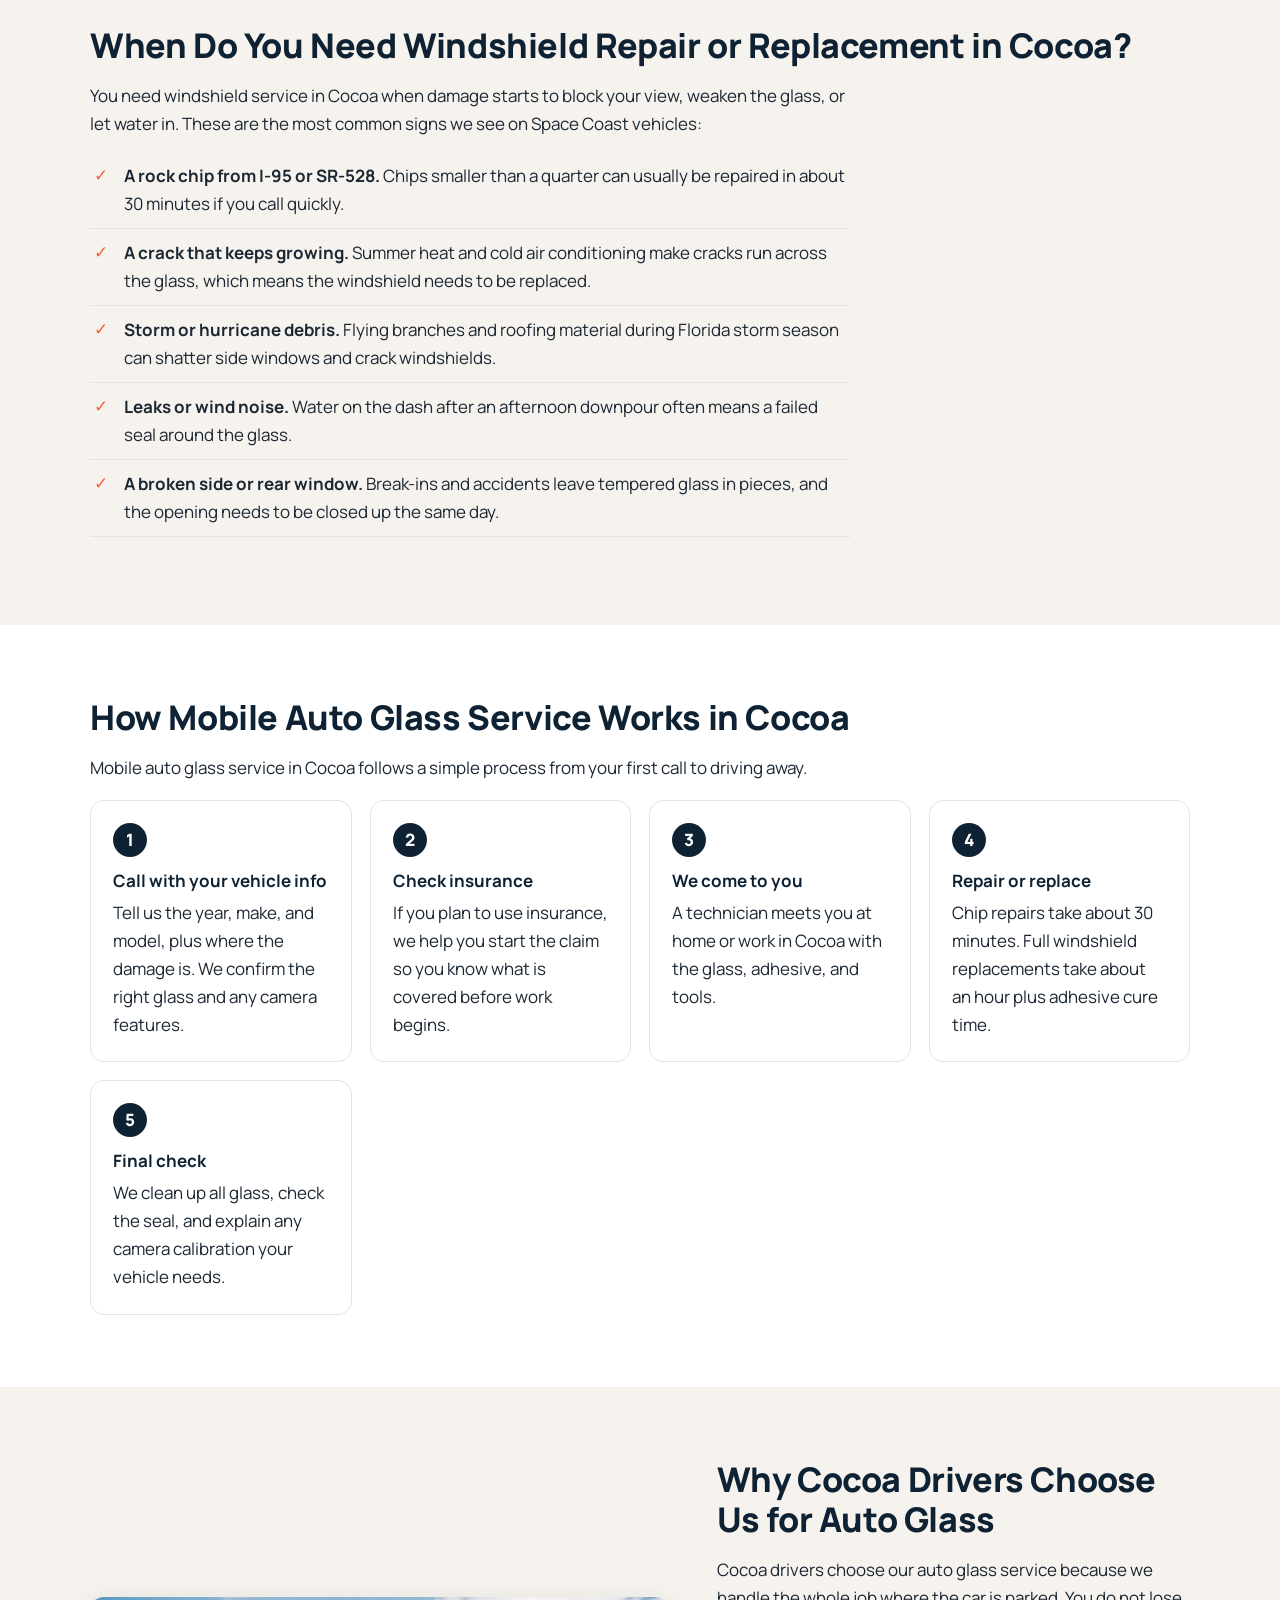
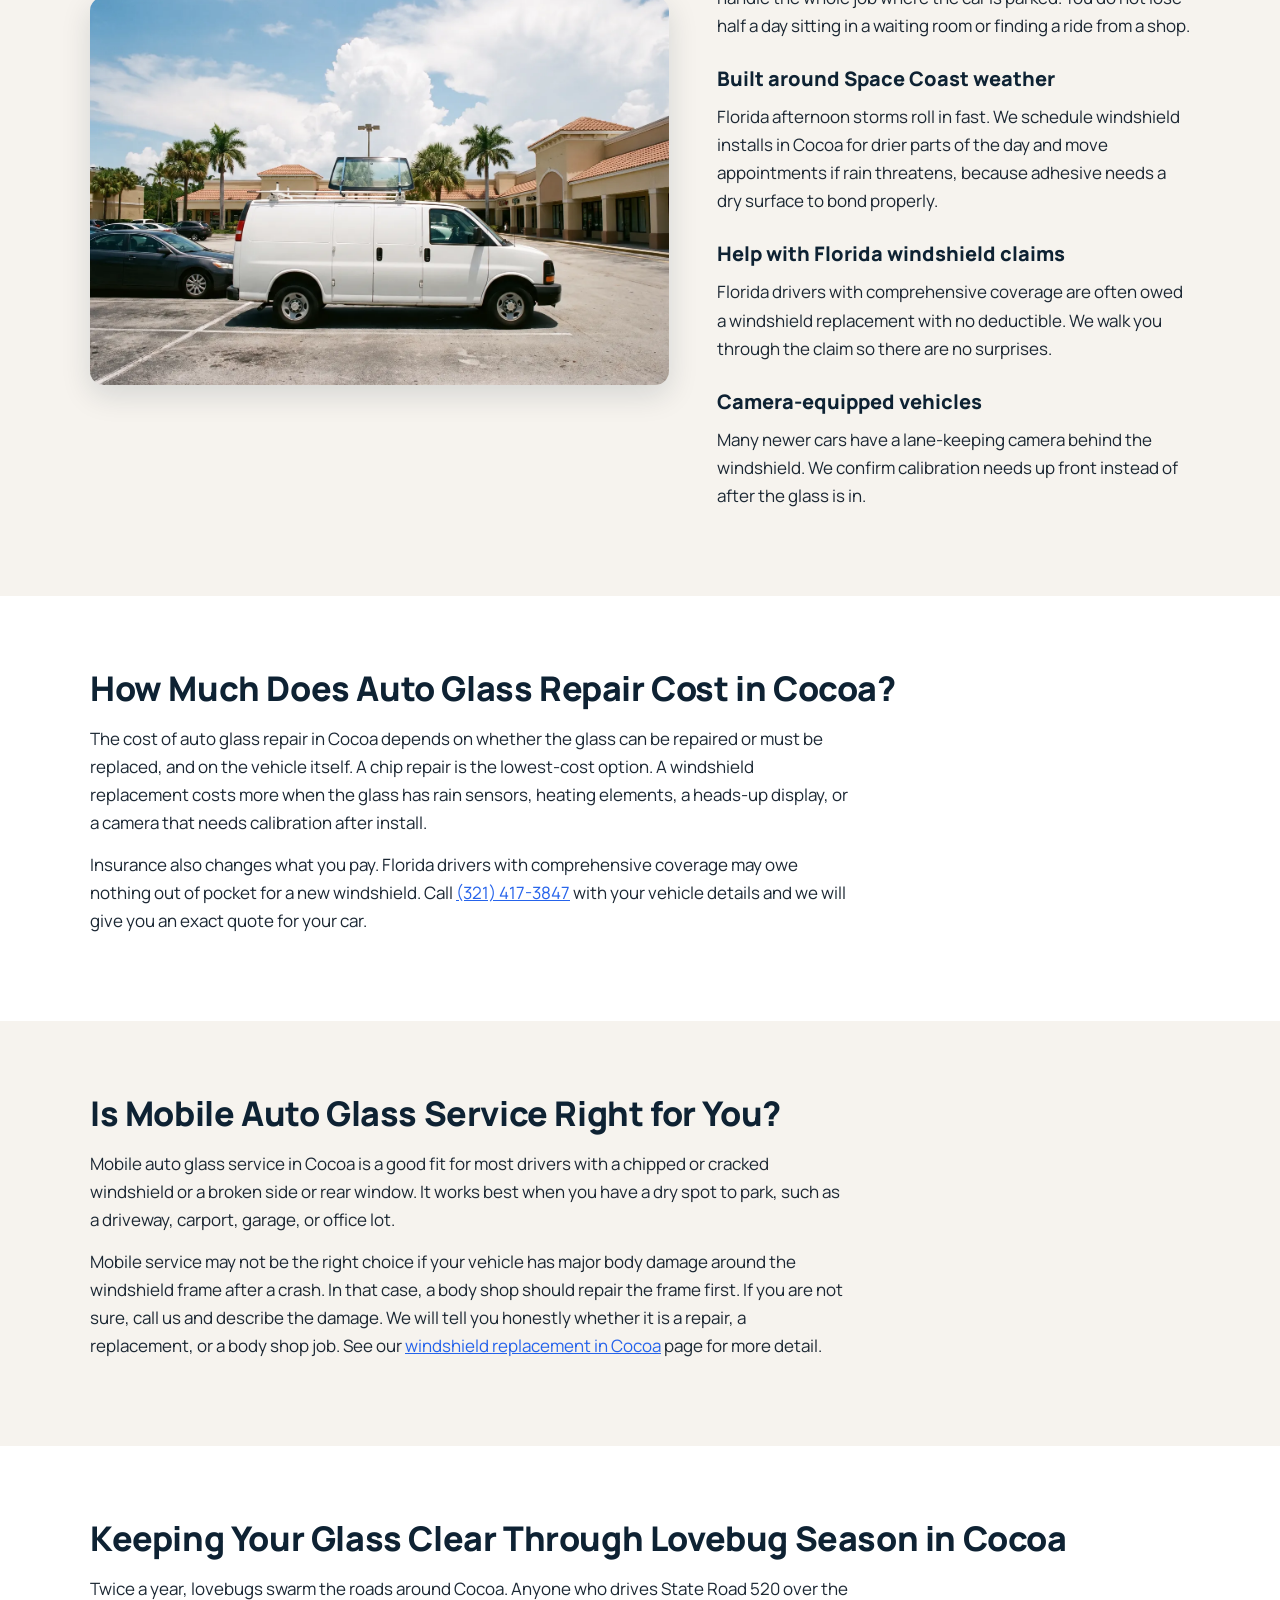
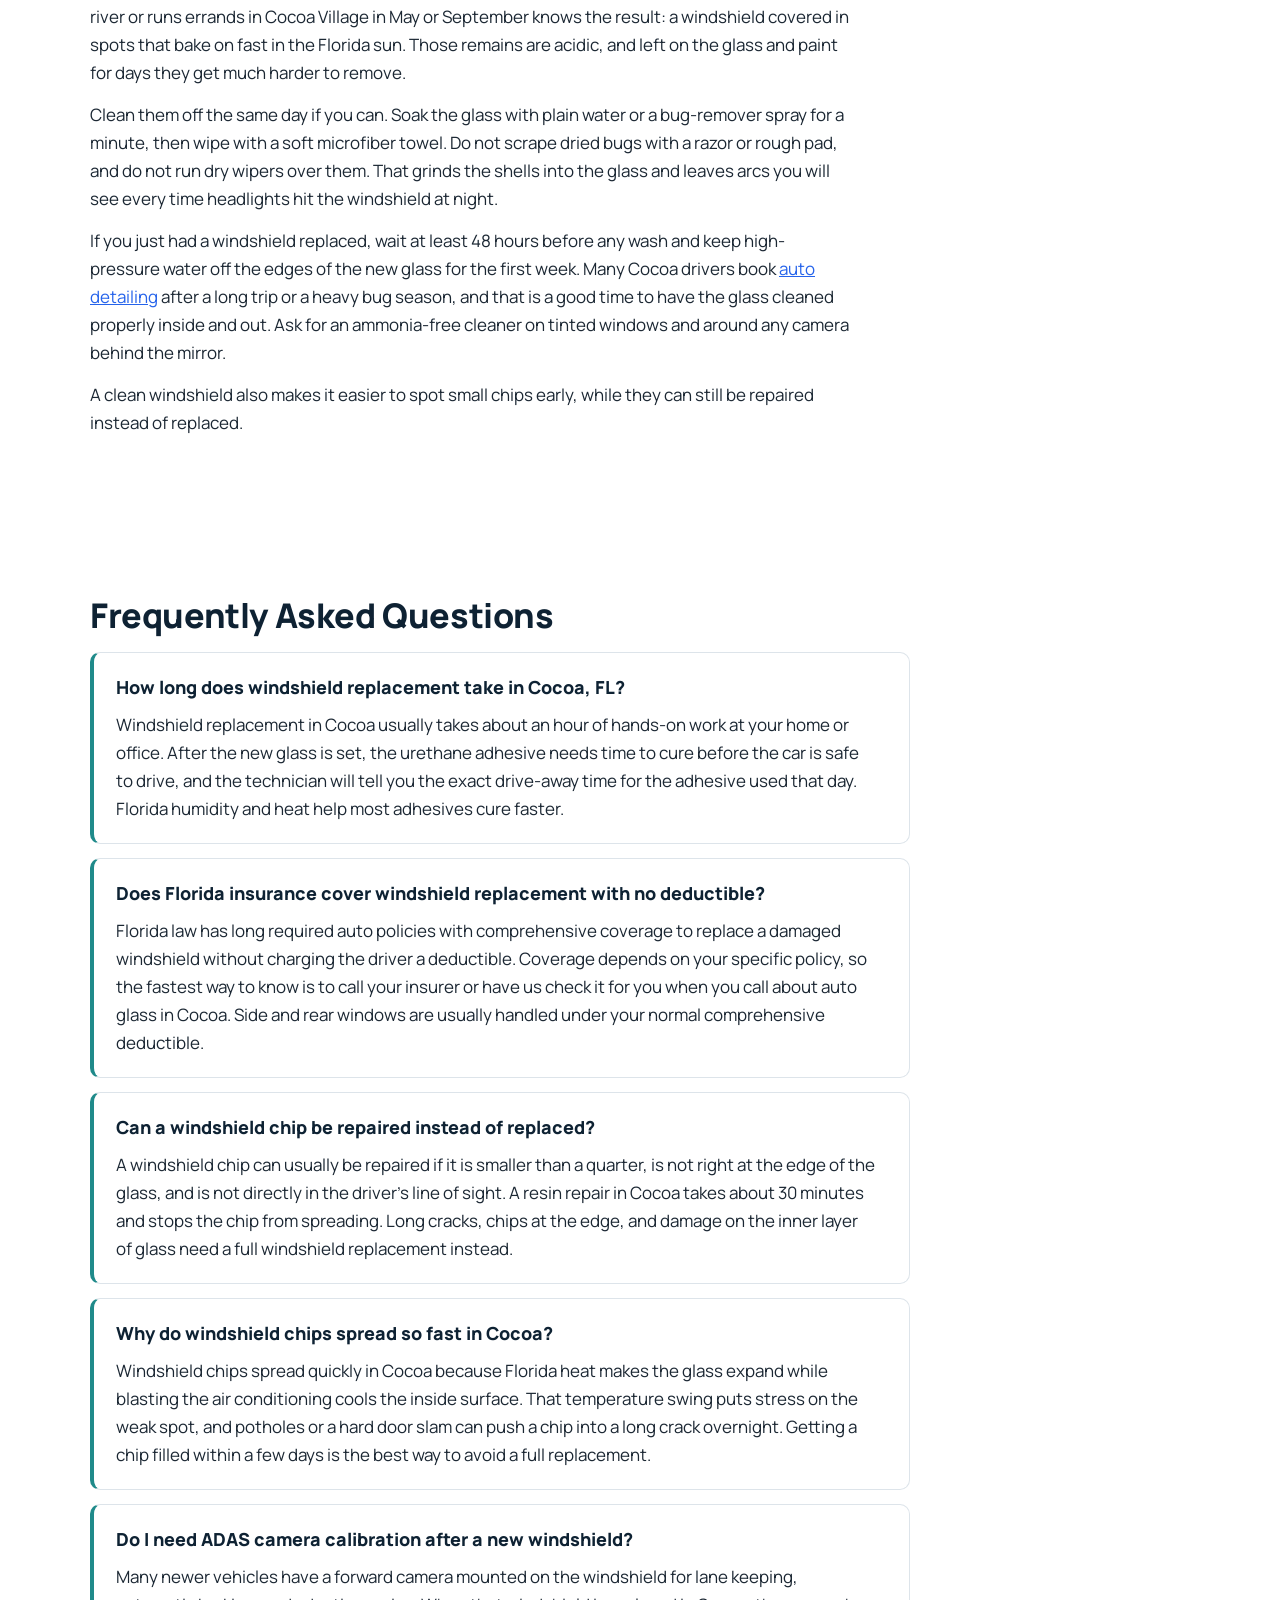
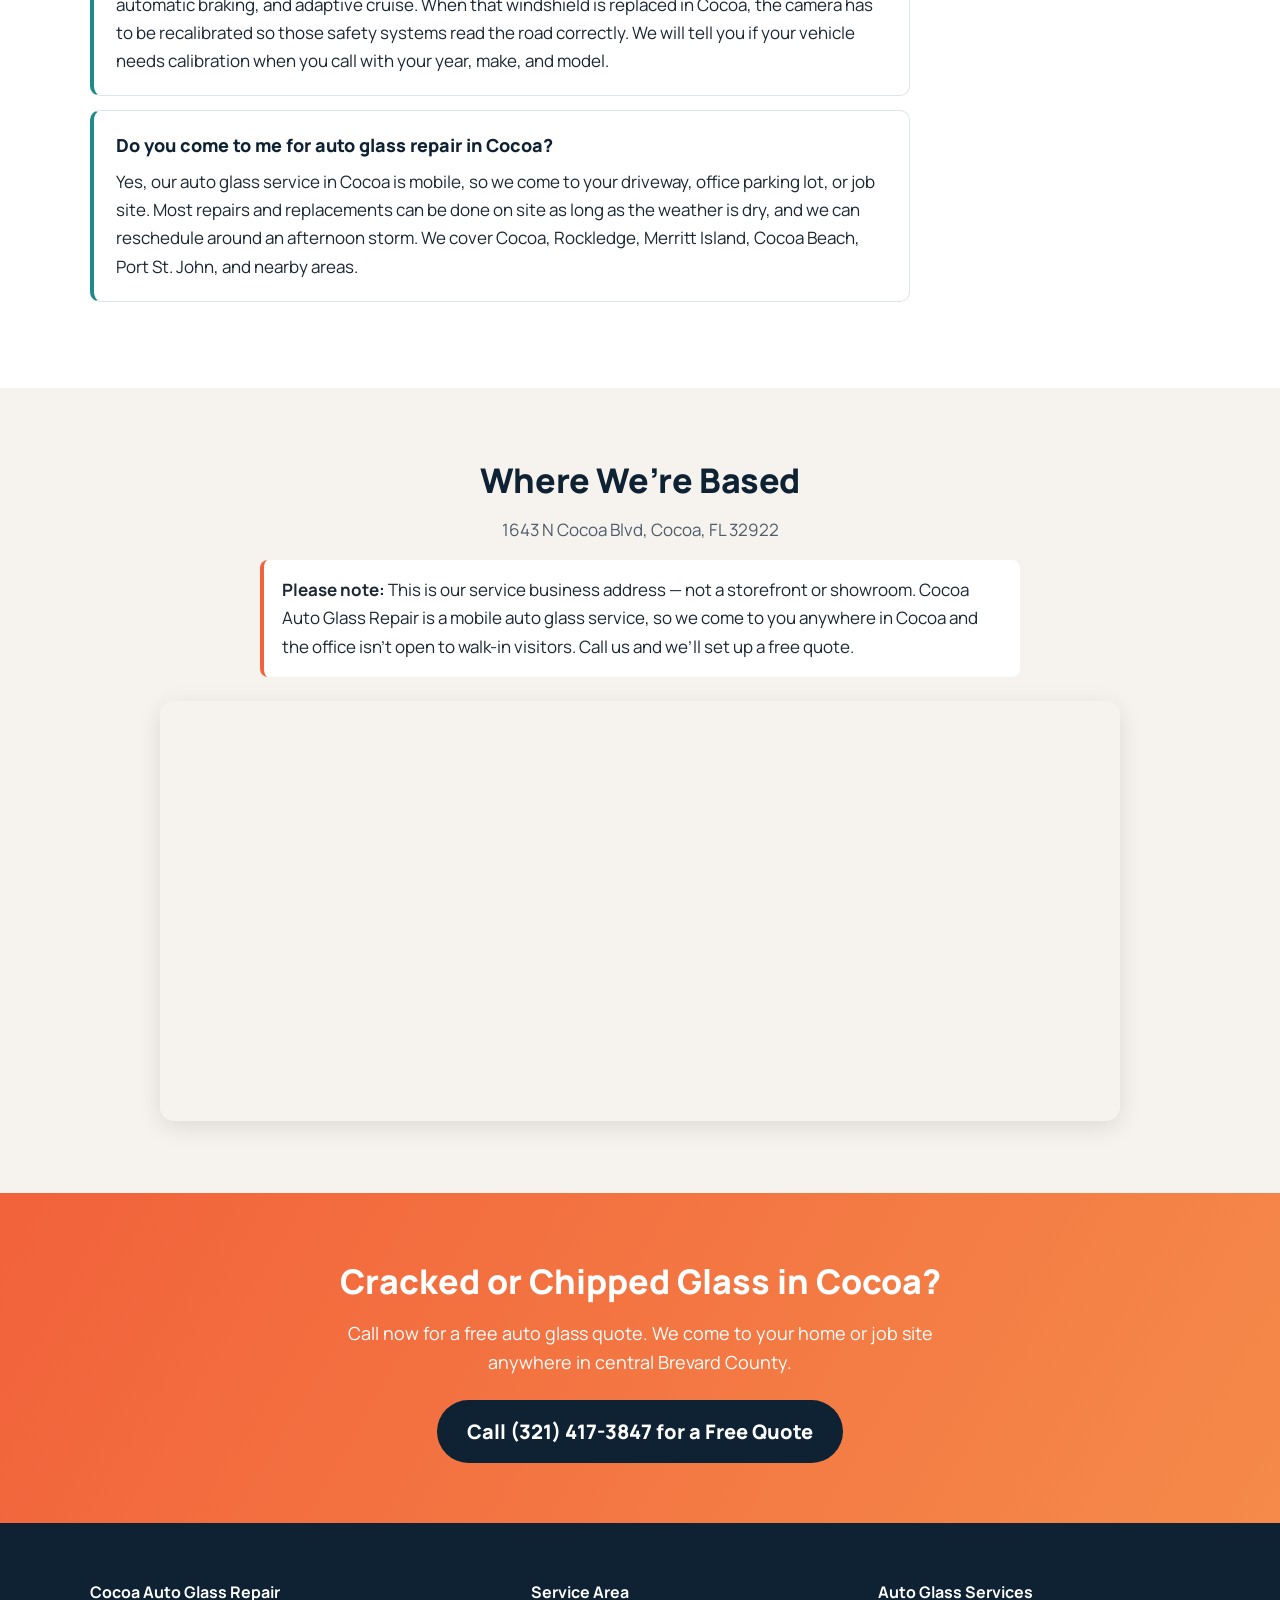
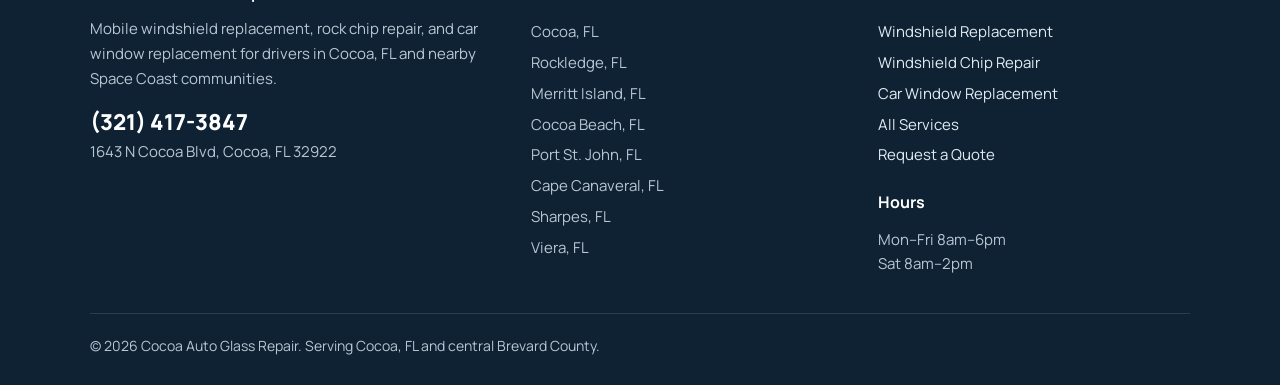
==== commit 9aebf408: "Home page header: background photo + quote form Added a form for users to request a free estimate, i" ====
--- a/index.html
+++ b/index.html
@@ -2,6 +2,7 @@
 <html lang="en">
 <head>
 <meta charset="utf-8">
+  <meta name="google-site-verification" content="lDOEakg_FDVEXzVCbtCHNbhbVAM93hoAV-r_Nm3L5ls" />
 <meta name="viewport" content="width=device-width, initial-scale=1">
 <title>Auto Glass Repair in Cocoa, FL | Mobile Windshield Service</title>
 <meta name="description" content="Mobile auto glass repair in Cocoa, FL. Windshield replacement, rock chip repair, and window replacement at your home or work. Call (321) 417-3847.">
@@ -103,6 +104,23 @@
   ]
 }
 </script>
+<style>/* home hero form + photo */
+.lg-form{background:#fff;color:#1a1a1a;border-radius:12px;padding:22px;box-shadow:0 14px 40px rgba(0,0,0,.3);text-align:left;max-width:460px;width:100%;justify-self:end}
+.lg-form h2{font-size:22px;font-weight:800;color:#111;margin:0 0 4px;line-height:1.2}
+.lg-form .lg-note{font-size:14px;color:#555;margin:0 0 10px}
+.lg-form label{display:block;font-size:13px;font-weight:700;color:#222;margin:9px 0 4px}
+.lg-form input,.lg-form select{width:100%;box-sizing:border-box;padding:10px 12px;border:1px solid #d6d9de;border-radius:6px;font-size:15px;font-family:inherit;background:#fff;color:#111}
+.lg-form button{width:100%;margin-top:14px;background:rgb(242, 98, 59);color:#fff;border:0;border-radius:8px;padding:13px;font-size:16px;font-weight:800;cursor:pointer;font-family:inherit}
+.lg-form button:hover{filter:brightness(.92)}
+.lg-form .lg-alt{text-align:center;font-size:14px;margin:10px 0 0;color:#555}
+.lg-form .lg-alt a{color:#111;font-weight:700}
+.lg-grid{display:grid !important;grid-template-columns:1.15fr .85fr;gap:40px;align-items:center;text-align:left}
+.lg-form form{background:none !important;border:0 !important;padding:0 !important;box-shadow:none !important;margin:0 !important;max-width:none !important}
+.hero > .lg-form{align-self:center;justify-self:start;margin:48px 5% 48px 24px}
+.hero p:not([class*=phone]) a:not([class]){color:#fff;text-decoration:underline}
+.lg-form .lg-alt a{color:#111 !important}
+@media (max-width:860px){.hero > .lg-form{margin:0 5% 40px;justify-self:stretch;width:auto} .lg-grid{grid-template-columns:1fr !important} .lg-form{justify-self:stretch;max-width:none}}
+</style>
 </head>
 <body>
 
@@ -127,7 +145,7 @@
 <!-- HERO -->
 <section class="hero">
   <img class="hero-img" src="windshield-replacement-cocoa-fl-hero.webp" alt="Auto glass technician replacing a windshield in Cocoa, FL" width="1600" height="900" fetchpriority="high">
-  <div class="wrap">
+  <div class="wrap lg-grid">
     <div class="hero-inner">
       <span class="badge">Mobile Service &middot; Cocoa, FL</span>
       <h1>Auto Glass Repair in Cocoa, FL &mdash; We Come to You</h1>
@@ -138,7 +156,34 @@
         <a class="btn btn-ghost" href="contact.html">Request a Callback</a>
       </div>
     </div>
-  </div>
+  <div class="lg-form">
+      <h2>Get a Free Estimate</h2>
+      <p class="lg-note">Tell us what you need and we&rsquo;ll call you back the same working day.</p>
+      <form action="https://formspree.io/f/xwlvbrpj" method="POST">
+        <input type="hidden" name="_subject" value="New Lead &mdash; Cocoa Auto Glass Repair (Home Page)">
+        <label for="lg-name">Name *</label>
+        <input type="text" id="lg-name" name="name" autocomplete="name" required>
+        <label for="lg-phone">Phone *</label>
+        <input type="tel" id="lg-phone" name="phone" autocomplete="tel" required>
+        <label for="lg-email">Email</label>
+        <input type="email" id="lg-email" name="email" autocomplete="email">
+        <label for="lg-vehicle">Year, make and model</label>
+        <input type="text" id="lg-vehicle" name="vehicle" placeholder="e.g. 2019 Honda CR-V">
+        <label for="lg-service">Service needed</label>
+        <select id="lg-service" name="service">
+          <option>Windshield replacement</option>
+          <option>Windshield chip repair</option>
+          <option>Side or rear window replacement</option>
+          <option>Not sure</option>
+        </select>
+        <label for="lg-details">Details</label>
+        <input type="text" id="lg-details" name="details" placeholder="e.g. crack across driver side">
+        <input type="text" name="_gotcha" style="display:none" tabindex="-1" autocomplete="off">
+        <button type="submit">Send My Request</button>
+      </form>
+      <p class="lg-alt">Prefer to talk? <a href="tel:+13214173847">Call (321) 417-3847</a></p>
+    </div>
+</div>
 </section>
 
 <section class="strip" aria-label="Highlights">
